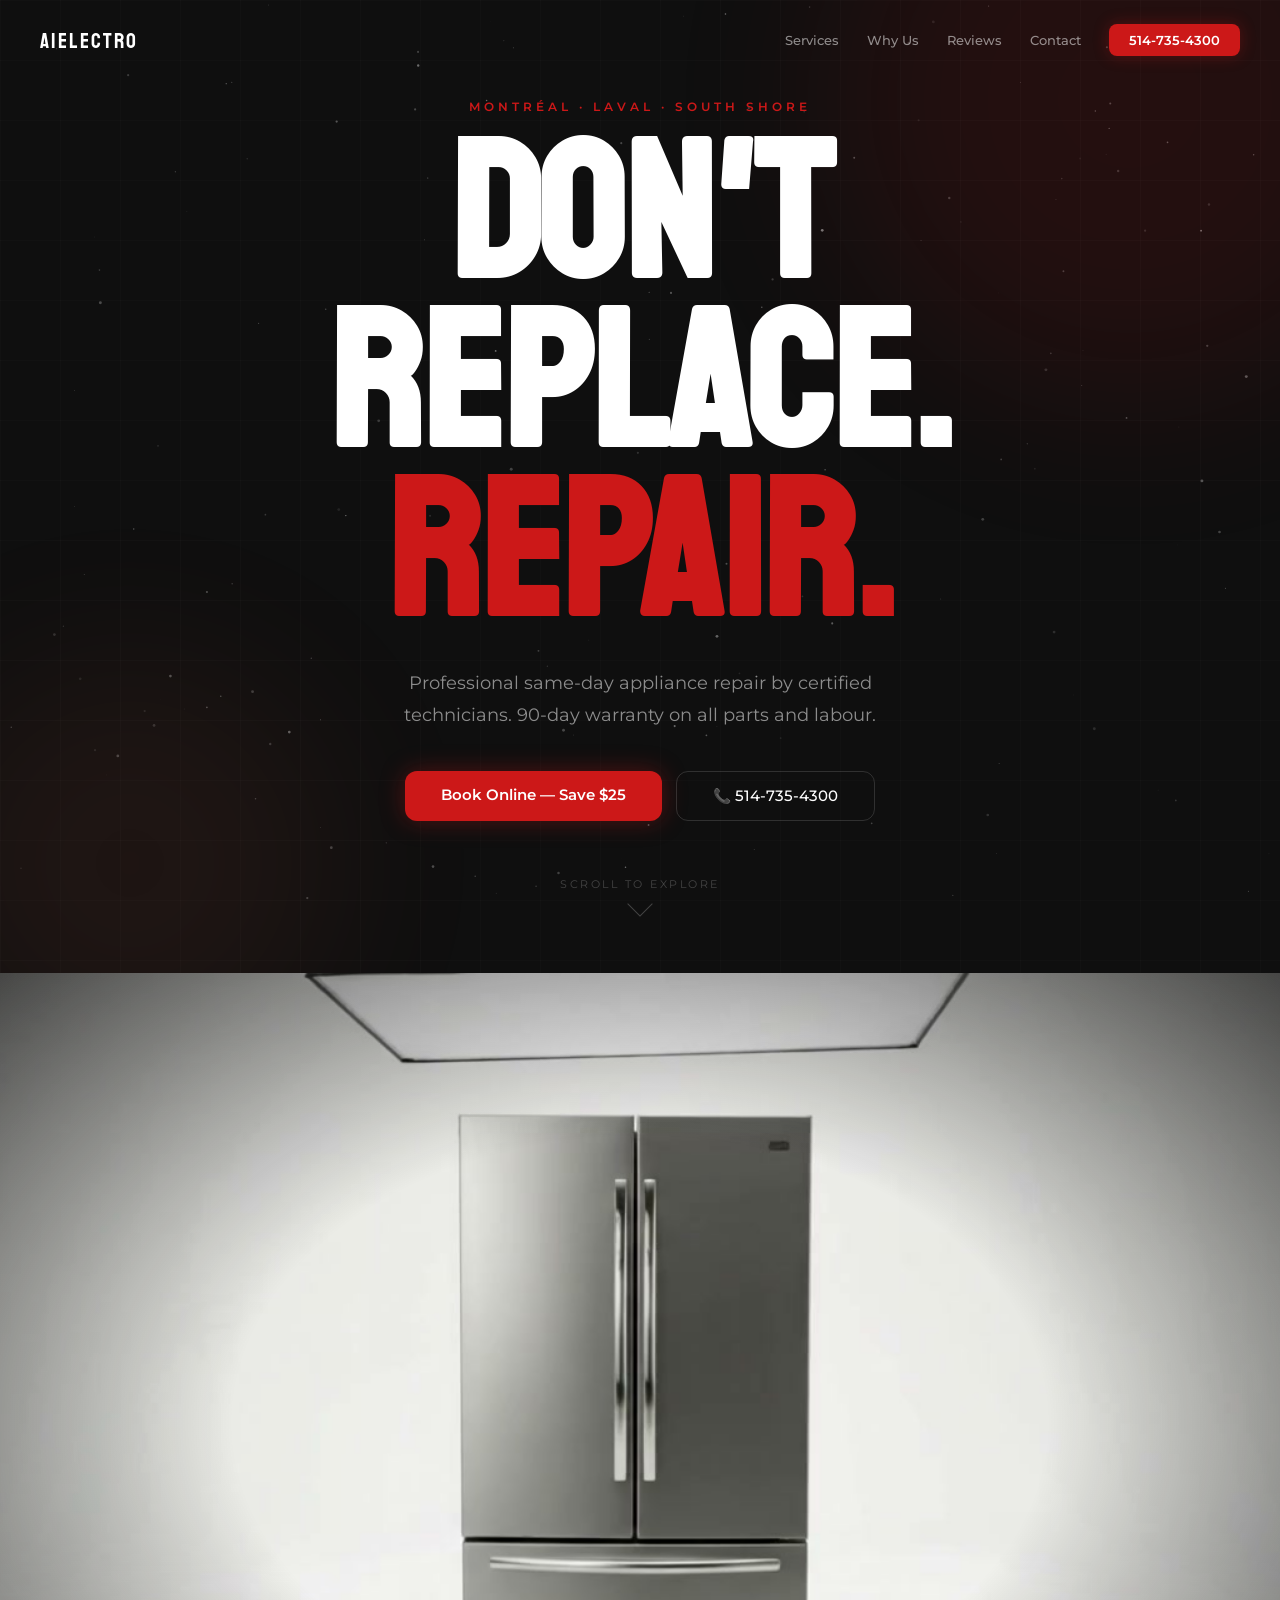
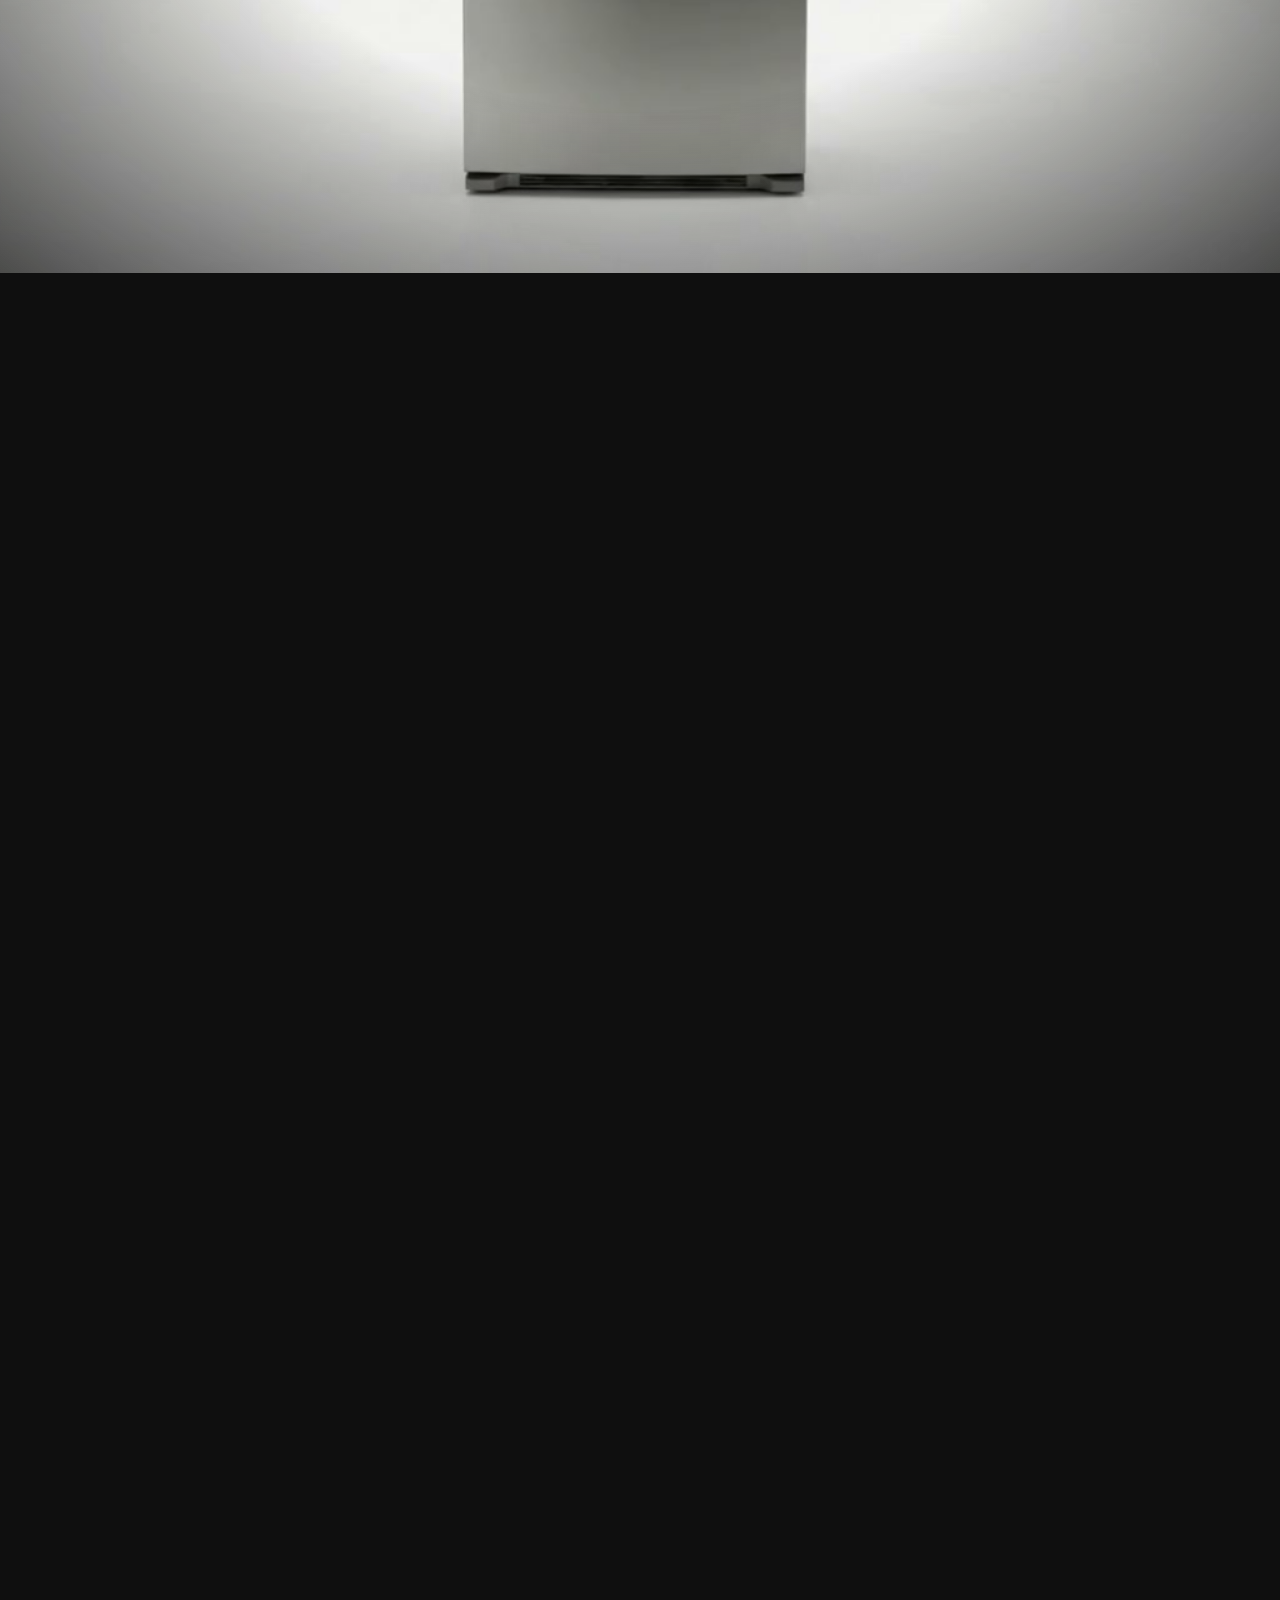
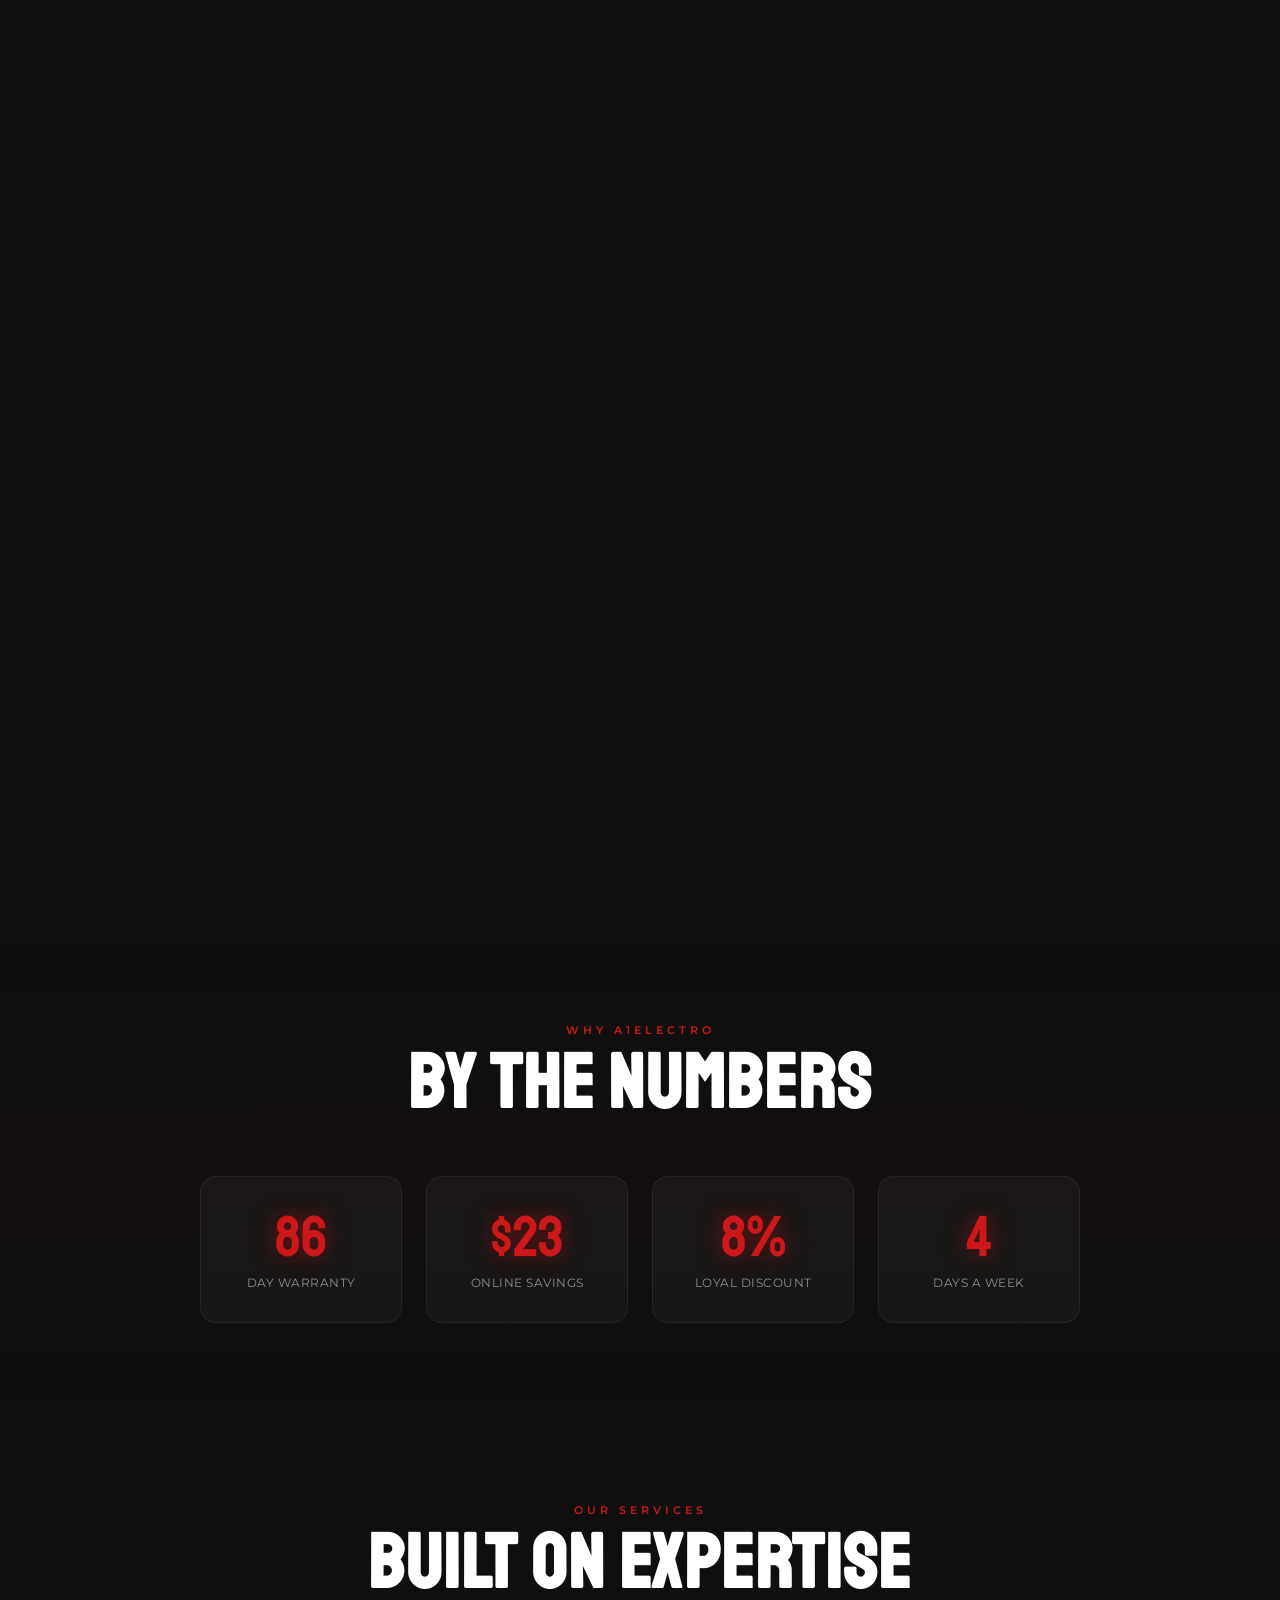
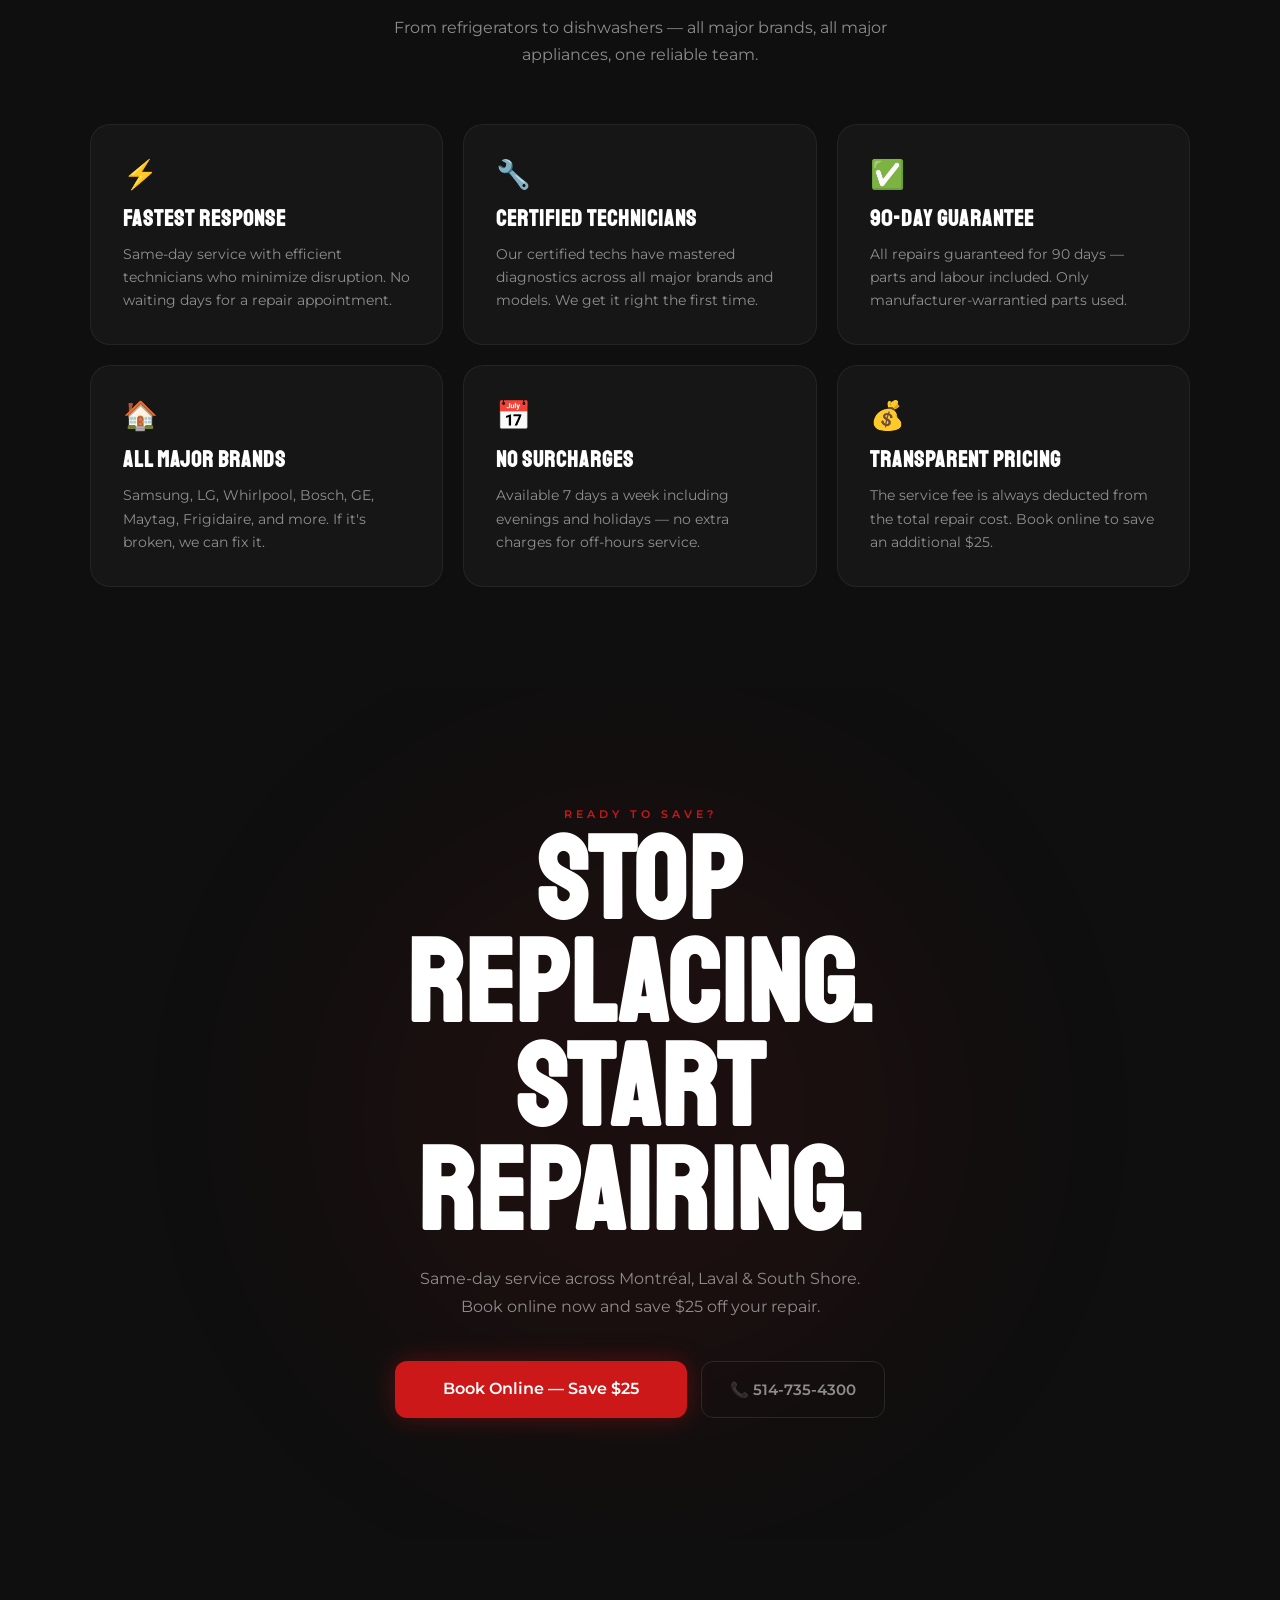
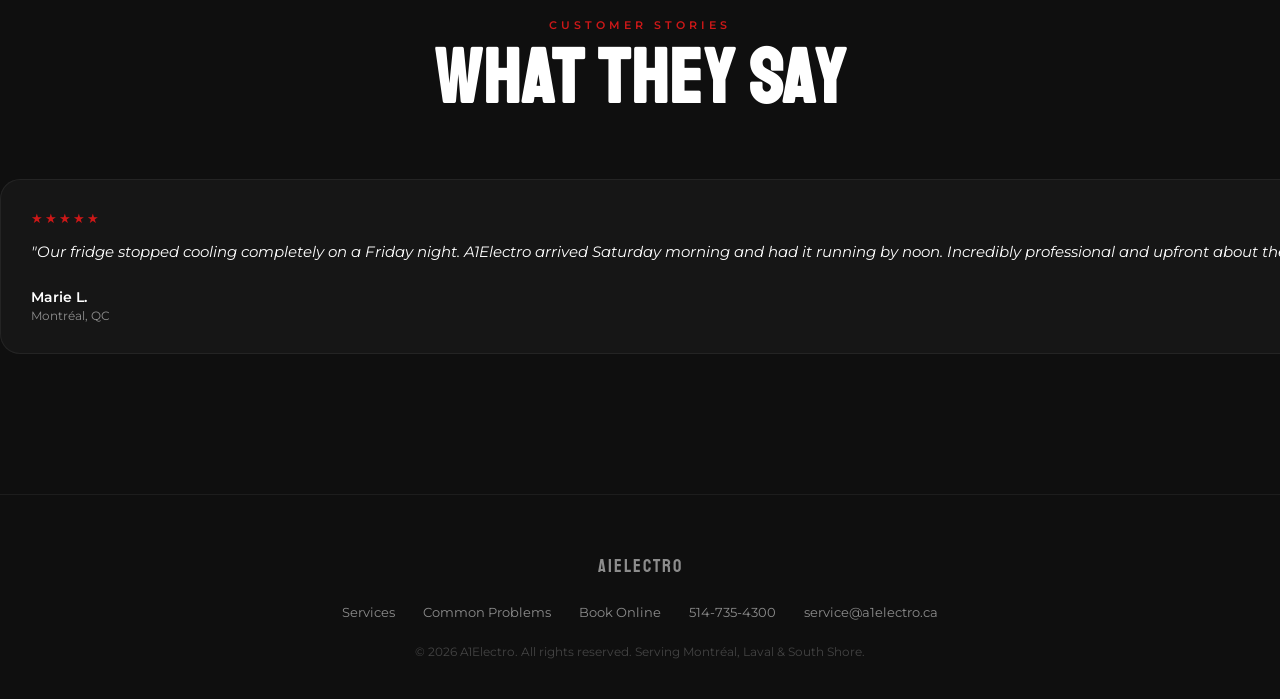
==== index.html @ 663899ad "Initial commit of A1 Electro redesign" ====
<!DOCTYPE html>
<html lang="en">
<head>
  <meta charset="UTF-8" />
  <meta name="viewport" content="width=device-width, initial-scale=1.0" />
  <title>A1Electro — Professional Appliance Repair</title>
  <meta name="description" content="Professional same-day appliance repair in Montréal, Laval &amp; South Shore. 90-day warranty. Book online and save $25." />

  <link rel="preconnect" href="https://fonts.googleapis.com" />
  <link rel="preconnect" href="https://fonts.gstatic.com" crossorigin />
  <link href="https://fonts.googleapis.com/css2?family=Staatliches&family=Montserrat:wght@300;400;500;600;700&family=JetBrains+Mono:wght@400;500&display=swap" rel="stylesheet" />

  <style>
    :root {
      --accent: #CC1818;
      --accent-light: #EE6C4E;
      --accent-rgb: 204, 24, 24;
      --bg: #0F0F0F;
      --card-bg: rgba(255,255,255,0.03);
      --card-border: rgba(255,255,255,0.06);
      --text-primary: #FFFFFF;
      --text-secondary: rgba(255,255,255,0.52);
      --text-muted: rgba(255,255,255,0.22);
    }

    *, *::before, *::after { box-sizing: border-box; margin: 0; padding: 0; }
    html { scroll-behavior: auto; }
    body {
      background: var(--bg);
      color: var(--text-primary);
      font-family: 'Montserrat', sans-serif;
      overflow-x: hidden;
    }
    ::selection { background: var(--accent); color: #fff; }

    ::-webkit-scrollbar { width: 5px; }
    ::-webkit-scrollbar-track { background: #1a1a1a; }
    ::-webkit-scrollbar-thumb {
      background: linear-gradient(to bottom, var(--accent), var(--accent-light));
      border-radius: 3px;
    }

    /* ── Starscape ── */
    #starscape {
      position: fixed;
      inset: 0;
      z-index: 0;
      pointer-events: none;
      opacity: 0.5;
    }

    /* ── Scroll Progress ── */
    #scrollProgress {
      position: fixed;
      top: 0; left: 0;
      height: 3px; width: 0%;
      background: linear-gradient(90deg, var(--accent), var(--accent-light));
      z-index: 10000;
    }

    /* ── Loader ── */
    #loader {
      position: fixed;
      inset: 0;
      background: var(--bg);
      z-index: 9999;
      display: flex;
      align-items: center;
      justify-content: center;
      transition: opacity 0.6s ease;
    }
    .loader-content { display: flex; flex-direction: column; align-items: center; gap: 20px; }
    .loader-logo img { height: 38px; filter: brightness(0) invert(1); }
    .loader-logo-fallback {
      font-family: 'Staatliches', sans-serif;
      font-size: 2rem; letter-spacing: 4px;
      display: none;
    }
    .loader-text { font-size: 0.7rem; letter-spacing: 4px; text-transform: uppercase; color: var(--text-secondary); }
    .loader-bar-track { width: 200px; height: 3px; background: rgba(255,255,255,0.08); border-radius: 2px; overflow: hidden; }
    .loader-bar-fill {
      height: 100%; width: 0%;
      background: linear-gradient(90deg, var(--accent), var(--accent-light));
      transition: width 0.2s ease;
    }

    /* ── Navbar ── */
    #navbar {
      position: fixed;
      top: 12px; left: 0; right: 0;
      z-index: 1000;
      transition: all 0.4s cubic-bezier(0.16, 1, 0.3, 1);
    }
    .nav-inner {
      max-width: 100%;
      margin: 0 auto;
      padding: 12px 40px;
      display: flex;
      justify-content: space-between;
      align-items: center;
      transition: all 0.4s cubic-bezier(0.16, 1, 0.3, 1);
    }
    #navbar.nav-scrolled .nav-inner {
      max-width: 840px;
      background: rgba(12,12,12,0.88);
      border: 1px solid var(--card-border);
      backdrop-filter: blur(24px);
      -webkit-backdrop-filter: blur(24px);
      border-radius: 100px;
      padding: 10px 24px;
    }
    .nav-logo { display: flex; align-items: center; gap: 10px; text-decoration: none; }
    .nav-logo img { height: 26px; filter: brightness(0) invert(1); }
    .nav-logo-text { font-family: 'Staatliches', sans-serif; font-size: 1.35rem; letter-spacing: 2px; color: #fff; display: none; }
    .nav-links { display: flex; align-items: center; gap: 28px; }
    .nav-links a { color: var(--text-secondary); text-decoration: none; font-size: 0.82rem; font-weight: 500; transition: color 0.2s; }
    .nav-links a:hover { color: #fff; }
    .nav-cta {
      background: var(--accent) !important; color: #fff !important;
      padding: 8px 20px !important; border-radius: 8px; font-weight: 600 !important;
      box-shadow: 0 0 16px rgba(var(--accent-rgb),0.3);
      transition: box-shadow 0.25s ease, transform 0.25s ease !important;
    }
    .nav-cta:hover { box-shadow: 0 0 28px rgba(var(--accent-rgb),0.55) !important; transform: translateY(-1px) !important; color: #fff !important; }
    @media (max-width: 768px) { .nav-links { display: none; } }

    /* ── Hero ── */
    #hero {
      min-height: 100vh;
      display: flex; align-items: center; justify-content: center;
      position: relative; overflow: hidden; z-index: 1;
      padding: 100px 32px 60px;
    }
    .hero-bg { position: absolute; inset: 0; pointer-events: none; }
    .orb { position: absolute; border-radius: 50%; filter: blur(90px); }
    .orb-1 { width: 600px; height: 600px; background: var(--accent); top: -200px; right: -150px; opacity: 0.11; }
    .orb-2 { width: 420px; height: 420px; background: var(--accent-light); bottom: -100px; left: -80px; opacity: 0.07; }
    .grid-overlay {
      position: absolute; inset: 0;
      background-image:
        linear-gradient(rgba(255,255,255,0.016) 1px, transparent 1px),
        linear-gradient(90deg, rgba(255,255,255,0.016) 1px, transparent 1px);
      background-size: 60px 60px;
    }
    .hero-content { position: relative; z-index: 2; text-align: center; max-width: 960px; }
    .hero-eyebrow { display: block; font-size: 0.72rem; letter-spacing: 4px; text-transform: uppercase; color: var(--accent); font-weight: 600; margin-bottom: 18px; }
    .hero-title {
      font-family: 'Staatliches', sans-serif;
      font-size: clamp(5.5rem, 15vw, 12rem);
      line-height: 0.88; text-transform: uppercase;
      margin-bottom: 28px;
    }
    .hero-title .accent { color: var(--accent); }
    .hero-subtitle { font-size: clamp(0.95rem, 2vw, 1.15rem); color: var(--text-secondary); max-width: 520px; margin: 0 auto 40px; line-height: 1.75; }
    .hero-buttons { display: flex; gap: 14px; justify-content: center; flex-wrap: wrap; margin-bottom: 56px; }
    .btn-primary {
      background: var(--accent); color: #fff;
      padding: 15px 36px; border-radius: 12px;
      font-weight: 600; font-size: 0.92rem; text-decoration: none;
      box-shadow: 0 0 24px rgba(var(--accent-rgb),0.35);
      transition: box-shadow 0.3s ease, transform 0.3s ease;
      display: inline-block;
    }
    .btn-primary:hover { box-shadow: 0 0 44px rgba(var(--accent-rgb),0.6); transform: translateY(-2px); }
    .btn-secondary {
      background: transparent; color: #fff;
      padding: 15px 36px; border: 1px solid rgba(255,255,255,0.14); border-radius: 12px;
      font-weight: 500; font-size: 0.92rem; text-decoration: none;
      transition: border-color 0.3s, background 0.3s;
      display: inline-block;
    }
    .btn-secondary:hover { border-color: rgba(255,255,255,0.32); background: rgba(255,255,255,0.04); }
    .scroll-hint {
      display: flex; flex-direction: column; align-items: center; gap: 8px;
      color: var(--text-muted); font-size: 0.7rem; letter-spacing: 2.5px; text-transform: uppercase;
      animation: bounceHint 2.2s ease-in-out infinite;
    }
    .scroll-arrow { width: 18px; height: 18px; border-right: 1.5px solid currentColor; border-bottom: 1.5px solid currentColor; transform: rotate(45deg); margin-top: -4px; }
    @keyframes bounceHint { 0%,100% { transform: translateY(0); opacity: 0.35; } 50% { transform: translateY(7px); opacity: 0.75; } }

    /* ── Scroll Animation ── */
    .scroll-animation { height: 350vh; position: relative; z-index: 1; }
    .scroll-sticky { position: sticky; top: 0; height: 100vh; width: 100%; overflow: hidden; }
    #frameCanvas {
      position: absolute; top: 0; left: 0;
      will-change: contents;
      transform: translateZ(0);
      image-rendering: auto;
    }
    .canvas-vignette {
      position: absolute; inset: 0;
      background: radial-gradient(ellipse at center, transparent 45%, rgba(15,15,15,0.72) 100%);
      pointer-events: none; z-index: 2;
    }
    @media (max-width: 1024px) { .scroll-animation { height: 300vh; } }
    @media (max-width: 768px)  { .scroll-animation { height: 250vh; } }

    /* ── Annotation Cards ── */
    .annotation-card {
      position: absolute; bottom: 8vh; left: 5vw; max-width: 340px;
      background: rgba(8,8,8,0.82); border: 1px solid rgba(204,24,24,0.18);
      backdrop-filter: blur(24px); -webkit-backdrop-filter: blur(24px);
      border-radius: 20px; padding: 26px 28px;
      opacity: 0; transform: translateY(18px);
      transition: opacity 0.45s ease, transform 0.45s ease;
      pointer-events: none; z-index: 10;
    }
    .annotation-card.visible { opacity: 1; transform: translateY(0); pointer-events: auto; }
    .card-number { font-family: 'JetBrains Mono', monospace; font-size: 0.65rem; color: var(--accent); letter-spacing: 2px; text-transform: uppercase; margin-bottom: 10px; }
    .card-title { font-family: 'Staatliches', sans-serif; font-size: 1.7rem; letter-spacing: 1px; text-transform: uppercase; margin-bottom: 8px; line-height: 1; }
    .card-desc { font-size: 0.83rem; color: var(--text-secondary); line-height: 1.65; margin-bottom: 16px; }
    .card-stat { border-top: 1px solid rgba(255,255,255,0.07); padding-top: 13px; }
    .card-stat-number { font-family: 'Staatliches', sans-serif; font-size: 1.7rem; color: var(--accent); display: block; line-height: 1; }
    .card-stat-label { font-size: 0.7rem; color: var(--text-muted); letter-spacing: 1px; text-transform: uppercase; margin-top: 4px; display: block; }
    @media (max-width: 768px) {
      .annotation-card { bottom: 2vh; left: 3vw; right: 3vw; max-width: none; padding: 12px 16px; display: flex; align-items: center; gap: 14px; border-radius: 14px; }
      .card-desc, .card-stat { display: none; }
      .card-number { margin-bottom: 0; }
      .card-title { font-size: 1.1rem; }
    }

    /* ── Section Helpers ── */
    .section-label { display: block; font-size: 0.68rem; letter-spacing: 4px; text-transform: uppercase; color: var(--accent); font-weight: 600; margin-bottom: 10px; }
    .section-title { font-family: 'Staatliches', sans-serif; font-size: clamp(2.6rem, 6vw, 5rem); text-transform: uppercase; letter-spacing: 2px; line-height: 0.95; margin-bottom: 14px; }
    .section-subtitle { font-size: 1rem; color: var(--text-secondary); line-height: 1.7; }

    /* ── Specs ── */
    #specs {
      position: relative; z-index: 1;
      padding: 100px 32px; text-align: center;
      background: linear-gradient(180deg, transparent, rgba(204,24,24,0.025) 50%, transparent);
    }
    .specs-header { margin-bottom: 56px; }
    .specs-grid { display: grid; grid-template-columns: repeat(4,1fr); gap: 24px; max-width: 880px; margin: 0 auto; }
    .spec-item { padding: 32px 16px; background: var(--card-bg); border: 1px solid var(--card-border); border-radius: 16px; transition: border-color 0.3s; }
    .spec-item:hover { border-color: rgba(var(--accent-rgb),0.22); }
    .spec-number { font-family: 'Staatliches', sans-serif; font-size: 3.6rem; display: block; line-height: 1; transition: color 0.3s, text-shadow 0.3s; }
    .spec-number.counting { color: var(--accent); text-shadow: 0 0 22px rgba(var(--accent-rgb),0.5); }
    .spec-label { font-size: 0.75rem; color: var(--text-secondary); margin-top: 8px; display: block; text-transform: uppercase; letter-spacing: 0.5px; }
    @media (max-width: 768px) { .specs-grid { grid-template-columns: repeat(2,1fr); gap: 16px; } .spec-number { font-size: 2.8rem; } }

    /* ── Features ── */
    #features { position: relative; z-index: 1; padding: 80px 32px 100px; }
    .features-header { text-align: center; margin-bottom: 56px; }
    .features-header .section-subtitle { max-width: 520px; margin: 0 auto; }
    .features-grid { display: grid; grid-template-columns: repeat(3,1fr); gap: 20px; max-width: 1100px; margin: 0 auto; }
    .feature-card { background: var(--card-bg); border: 1px solid var(--card-border); border-radius: 20px; padding: 32px; transition: transform 0.3s, border-color 0.3s; }
    .feature-card:hover { transform: translateY(-4px); border-color: rgba(var(--accent-rgb),0.2); }
    .feature-icon { font-size: 1.75rem; margin-bottom: 14px; display: block; }
    .feature-card h3 { font-family: 'Staatliches', sans-serif; font-size: 1.4rem; letter-spacing: 1px; text-transform: uppercase; margin-bottom: 10px; }
    .feature-card p { font-size: 0.875rem; color: var(--text-secondary); line-height: 1.65; }
    @media (max-width: 900px) { .features-grid { grid-template-columns: repeat(2,1fr); } }
    @media (max-width: 580px) { .features-grid { grid-template-columns: 1fr; } }

    /* ── CTA ── */
    #cta { position: relative; z-index: 1; text-align: center; padding: 120px 32px; overflow: hidden; }
    .cta-orb { position: absolute; width: 640px; height: 640px; border-radius: 50%; background: var(--accent); filter: blur(120px); opacity: 0.07; top: 50%; left: 50%; transform: translate(-50%,-50%); pointer-events: none; }
    .cta-content { position: relative; z-index: 2; max-width: 680px; margin: 0 auto; }
    .cta-content h2 { font-family: 'Staatliches', sans-serif; font-size: clamp(3.5rem, 9vw, 7.5rem); text-transform: uppercase; letter-spacing: 2px; line-height: 0.9; margin-bottom: 20px; }
    .cta-content p { color: var(--text-secondary); font-size: 1rem; margin-bottom: 40px; line-height: 1.75; }
    .cta-buttons { display: flex; gap: 14px; justify-content: center; flex-wrap: wrap; }
    .btn-large { font-size: 1rem; padding: 18px 48px; }
    .btn-phone { display: inline-flex; align-items: center; gap: 8px; color: var(--text-secondary); font-size: 0.95rem; font-weight: 600; text-decoration: none; padding: 18px 28px; border: 1px solid rgba(255,255,255,0.1); border-radius: 12px; transition: color 0.3s, border-color 0.3s; }
    .btn-phone:hover { color: #fff; border-color: rgba(255,255,255,0.25); }

    /* ── Testimonials ── */
    #testimonials { position: relative; z-index: 1; padding: 80px 0 100px; }
    .testimonials-header { text-align: center; padding: 0 32px; margin-bottom: 48px; }
    .testimonials-track { display: flex; gap: 20px; overflow-x: auto; scroll-snap-type: x mandatory; padding: 16px 32px 40px; -webkit-overflow-scrolling: touch; scrollbar-width: none; cursor: grab; }
    .testimonials-track:active { cursor: grabbing; }
    .testimonials-track::-webkit-scrollbar { display: none; }
    .testimonial-card { min-width: 340px; scroll-snap-align: start; background: var(--card-bg); border: 1px solid var(--card-border); border-radius: 20px; padding: 30px; flex-shrink: 0; transition: border-color 0.3s; }
    .testimonial-card:hover { border-color: rgba(var(--accent-rgb),0.15); }
    .testimonial-stars { color: var(--accent); font-size: 0.82rem; letter-spacing: 2px; margin-bottom: 14px; }
    .testimonial-text { font-size: 0.92rem; color: #fff; line-height: 1.75; margin-bottom: 22px; font-style: italic; }
    .author-name { font-weight: 600; font-size: 0.88rem; display: block; }
    .author-role { font-size: 0.78rem; color: var(--text-secondary); margin-top: 2px; display: block; }

    /* ── Footer ── */
    footer { position: relative; z-index: 1; border-top: 1px solid var(--card-border); padding: 60px 32px 40px; text-align: center; }
    .footer-inner { max-width: 1100px; margin: 0 auto; }
    .footer-brand { display: flex; align-items: center; justify-content: center; gap: 10px; margin-bottom: 26px; }
    .footer-brand img { height: 22px; filter: brightness(0) invert(1); opacity: 0.6; }
    .footer-brand-text { font-family: 'Staatliches', sans-serif; font-size: 1.15rem; letter-spacing: 2px; color: var(--text-secondary); }
    .footer-links { display: flex; justify-content: center; gap: 28px; flex-wrap: wrap; margin-bottom: 24px; }
    .footer-links a { color: var(--text-secondary); text-decoration: none; font-size: 0.83rem; transition: color 0.2s; }
    .footer-links a:hover { color: #fff; }
    .footer-copy { color: var(--text-muted); font-size: 0.78rem; }
  </style>
</head>
<body>

  <canvas id="starscape"></canvas>
  <div id="scrollProgress"></div>

  <!-- Loader -->
  <div id="loader">
    <div class="loader-content">
      <div class="loader-logo">
        <img src="https://a1electro.ca/wp-content/uploads/2024/05/A1111-124x43.png" alt="A1Electro"
          onerror="this.style.display='none';document.querySelector('.loader-logo-fallback').style.display='block';" />
        <span class="loader-logo-fallback">A1ELECTRO</span>
      </div>
      <p class="loader-text">Loading</p>
      <div class="loader-bar-track"><div class="loader-bar-fill" id="loaderBar"></div></div>
    </div>
  </div>

  <!-- Navbar -->
  <nav id="navbar">
    <div class="nav-inner">
      <a href="#hero" class="nav-logo">
        <img src="https://a1electro.ca/wp-content/uploads/2024/05/A1111-124x43.png" alt="A1Electro"
          onerror="this.style.display='none';this.nextElementSibling.style.display='inline';" />
        <span class="nav-logo-text">A1ELECTRO</span>
      </a>
      <div class="nav-links">
        <a href="#features">Services</a>
        <a href="#specs">Why Us</a>
        <a href="#testimonials">Reviews</a>
        <a href="#cta">Contact</a>
        <a href="tel:5147354300" class="nav-cta">514-735-4300</a>
      </div>
    </div>
  </nav>

  <!-- Hero -->
  <section id="hero">
    <div class="hero-bg">
      <div class="orb orb-1"></div>
      <div class="orb orb-2"></div>
      <div class="grid-overlay"></div>
    </div>
    <div class="hero-content">
      <span class="hero-eyebrow">Montréal · Laval · South Shore</span>
      <h1 class="hero-title">Don't Replace.<br><span class="accent">Repair.</span></h1>
      <p class="hero-subtitle">Professional same-day appliance repair by certified technicians. 90-day warranty on all parts and labour.</p>
      <div class="hero-buttons">
        <a href="#cta" class="btn-primary">Book Online — Save $25</a>
        <a href="tel:5147354300" class="btn-secondary">📞 514-735-4300</a>
      </div>
      <div class="scroll-hint">
        <span>Scroll to explore</span>
        <div class="scroll-arrow"></div>
      </div>
    </div>
  </section>

  <!-- Scroll Animation -->
  <section class="scroll-animation">
    <div class="scroll-sticky">
      <canvas id="frameCanvas"></canvas>
      <div class="canvas-vignette"></div>

      <div class="annotation-card" data-show="0.08" data-hide="0.27">
        <div class="card-number">01 — Compressor</div>
        <h3 class="card-title">Temperature Issues</h3>
        <p class="card-desc">A faulty compressor is the leading cause of temperature irregularities. Our certified techs diagnose and replace on the same visit.</p>
        <div class="card-stat"><span class="card-stat-number">90 Day</span><span class="card-stat-label">Parts &amp; Labour Warranty</span></div>
      </div>

      <div class="annotation-card" data-show="0.30" data-hide="0.49">
        <div class="card-number">02 — Evaporator</div>
        <h3 class="card-title">Cooling Circuit</h3>
        <p class="card-desc">Frost buildup and water leaks trace back to evaporator and defrost drain failure. Fixed with genuine OEM parts.</p>
        <div class="card-stat"><span class="card-stat-number">Same Day</span><span class="card-stat-label">Service Available</span></div>
      </div>

      <div class="annotation-card" data-show="0.52" data-hide="0.71">
        <div class="card-number">03 — Defrost</div>
        <h3 class="card-title">Ice Buildup</h3>
        <p class="card-desc">Excessive ice in the freezer signals a defrost heater or thermostat failure — one of our most common and fastest repairs.</p>
        <div class="card-stat"><span class="card-stat-number">All Brands</span><span class="card-stat-label">Samsung · LG · Whirlpool · Bosch</span></div>
      </div>

      <div class="annotation-card" data-show="0.74" data-hide="0.95">
        <div class="card-number">04 — Motors</div>
        <h3 class="card-title">Unusual Noises</h3>
        <p class="card-desc">Grinding or humming sounds indicate worn fan motors and bearings. Diagnosed and replaced on-site.</p>
        <div class="card-stat"><span class="card-stat-number">$25 Off</span><span class="card-stat-label">When You Book Online</span></div>
      </div>
    </div>
  </section>

  <!-- Specs -->
  <section id="specs">
    <div class="specs-header">
      <span class="section-label">Why A1Electro</span>
      <h2 class="section-title">By The Numbers</h2>
    </div>
    <div class="specs-grid">
      <div class="spec-item" data-target="90" data-suffix="" data-prefix=""><span class="spec-number">0</span><span class="spec-label">Day Warranty</span></div>
      <div class="spec-item" data-target="25" data-suffix="" data-prefix="$"><span class="spec-number">$0</span><span class="spec-label">Online Savings</span></div>
      <div class="spec-item" data-target="10" data-suffix="%" data-prefix=""><span class="spec-number">0</span><span class="spec-label">Loyal Discount</span></div>
      <div class="spec-item" data-target="7"  data-suffix="" data-prefix=""><span class="spec-number">0</span><span class="spec-label">Days a Week</span></div>
    </div>
  </section>

  <!-- Features -->
  <section id="features">
    <div class="features-header">
      <span class="section-label">Our Services</span>
      <h2 class="section-title">Built on Expertise</h2>
      <p class="section-subtitle">From refrigerators to dishwashers — all major brands, all major appliances, one reliable team.</p>
    </div>
    <div class="features-grid">
      <div class="feature-card"><span class="feature-icon">⚡</span><h3>Fastest Response</h3><p>Same-day service with efficient technicians who minimize disruption. No waiting days for a repair appointment.</p></div>
      <div class="feature-card"><span class="feature-icon">🔧</span><h3>Certified Technicians</h3><p>Our certified techs have mastered diagnostics across all major brands and models. We get it right the first time.</p></div>
      <div class="feature-card"><span class="feature-icon">✅</span><h3>90-Day Guarantee</h3><p>All repairs guaranteed for 90 days — parts and labour included. Only manufacturer-warrantied parts used.</p></div>
      <div class="feature-card"><span class="feature-icon">🏠</span><h3>All Major Brands</h3><p>Samsung, LG, Whirlpool, Bosch, GE, Maytag, Frigidaire, and more. If it's broken, we can fix it.</p></div>
      <div class="feature-card"><span class="feature-icon">📅</span><h3>No Surcharges</h3><p>Available 7 days a week including evenings and holidays — no extra charges for off-hours service.</p></div>
      <div class="feature-card"><span class="feature-icon">💰</span><h3>Transparent Pricing</h3><p>The service fee is always deducted from the total repair cost. Book online to save an additional $25.</p></div>
    </div>
  </section>

  <!-- CTA -->
  <section id="cta">
    <div class="cta-orb"></div>
    <div class="cta-content">
      <span class="section-label">Ready to Save?</span>
      <h2>Stop Replacing.<br>Start Repairing.</h2>
      <p>Same-day service across Montréal, Laval &amp; South Shore.<br>Book online now and save $25 off your repair.</p>
      <div class="cta-buttons">
        <a href="https://a1electro.ca/#contact" class="btn-primary btn-large" target="_blank" rel="noopener">Book Online — Save $25</a>
        <a href="tel:5147354300" class="btn-phone">📞 514-735-4300</a>
      </div>
    </div>
  </section>

  <!-- Testimonials -->
  <section id="testimonials">
    <div class="testimonials-header">
      <span class="section-label">Customer Stories</span>
      <h2 class="section-title">What They Say</h2>
    </div>
    <div class="testimonials-track" id="testimonialsTrack">
      <div class="testimonial-card"><div class="testimonial-stars">★★★★★</div><p class="testimonial-text">"Our fridge stopped cooling completely on a Friday night. A1Electro arrived Saturday morning and had it running by noon. Incredibly professional and upfront about the costs."</p><div class="testimonial-author"><span class="author-name">Marie L.</span><span class="author-role">Montréal, QC</span></div></div>
      <div class="testimonial-card"><div class="testimonial-stars">★★★★★</div><p class="testimonial-text">"I was ready to buy a new washing machine when A1Electro fixed mine for a fraction of the price. The 90-day warranty gave me real peace of mind."</p><div class="testimonial-author"><span class="author-name">David K.</span><span class="author-role">Laval, QC</span></div></div>
      <div class="testimonial-card"><div class="testimonial-stars">★★★★★</div><p class="testimonial-text">"Called at 8AM, technician arrived by 11AM. He diagnosed the issue immediately and had the part on his truck. Done in under an hour. Highly recommend."</p><div class="testimonial-author"><span class="author-name">Sophie B.</span><span class="author-role">South Shore, QC</span></div></div>
      <div class="testimonial-card"><div class="testimonial-stars">★★★★★</div><p class="testimonial-text">"Very honest assessment — they told me my stove was beyond economical repair and suggested a replacement instead of charging me unnecessarily. Rare integrity."</p><div class="testimonial-author"><span class="author-name">Jean-François M.</span><span class="author-role">Montréal, QC</span></div></div>
      <div class="testimonial-card"><div class="testimonial-stars">★★★★★</div><p class="testimonial-text">"My dishwasher wasn't draining properly for weeks. A1Electro fixed it the same day I called. Saved me from buying a new one. Will definitely use again."</p><div class="testimonial-author"><span class="author-name">Priya R.</span><span class="author-role">Laval, QC</span></div></div>
    </div>
  </section>

  <!-- Footer -->
  <footer>
    <div class="footer-inner">
      <div class="footer-brand">
        <img src="https://a1electro.ca/wp-content/uploads/2024/05/A1111-124x43.png" alt="A1Electro" onerror="this.style.display='none';" />
        <span class="footer-brand-text">A1ELECTRO</span>
      </div>
      <div class="footer-links">
        <a href="https://a1electro.ca/#services" target="_blank">Services</a>
        <a href="https://a1electro.ca/#problems" target="_blank">Common Problems</a>
        <a href="https://a1electro.ca/#contact" target="_blank">Book Online</a>
        <a href="tel:5147354300">514-735-4300</a>
        <a href="mailto:service@a1electro.ca">service@a1electro.ca</a>
      </div>
      <p class="footer-copy">&copy; 2026 A1Electro. All rights reserved. Serving Montréal, Laval &amp; South Shore.</p>
    </div>
  </footer>

  <script>
    /* ── Starscape ── */
    (function () {
      const cvs = document.getElementById('starscape');
      const ctx = cvs.getContext('2d');
      let stars = [];
      function init() {
        const dpr = devicePixelRatio || 1;
        cvs.width = innerWidth * dpr; cvs.height = innerHeight * dpr;
        cvs.style.width = innerWidth + 'px'; cvs.style.height = innerHeight + 'px';
        stars = Array.from({ length: 180 }, () => ({
          x: Math.random() * cvs.width, y: Math.random() * cvs.height,
          r: Math.random() * 1.2 + 0.3,
          baseOp: Math.random() * 0.55 + 0.18,
          dx: (Math.random() - 0.5) * 0.028, dy: (Math.random() - 0.5) * 0.014,
          ts: Math.random() * 0.0007 + 0.0003, tp: Math.random() * Math.PI * 2,
        }));
      }
      function draw() {
        ctx.clearRect(0, 0, cvs.width, cvs.height);
        const now = Date.now();
        stars.forEach(s => {
          s.x += s.dx; s.y += s.dy;
          if (s.x < 0) s.x = cvs.width; if (s.x > cvs.width) s.x = 0;
          if (s.y < 0) s.y = cvs.height; if (s.y > cvs.height) s.y = 0;
          const op = Math.max(0, s.baseOp + Math.sin(now * s.ts + s.tp) * 0.22);
          ctx.beginPath(); ctx.arc(s.x, s.y, s.r, 0, Math.PI * 2);
          ctx.fillStyle = `rgba(255,255,255,${op})`; ctx.fill();
        });
        requestAnimationFrame(draw);
      }
      addEventListener('resize', init); init(); draw();
    })();

    /* ── Frame sequence ── */
    const FRAME_COUNT = 120;
    const canvas  = document.getElementById('frameCanvas');
    const ctx2    = canvas.getContext('2d');
    const loader  = document.getElementById('loader');
    const loaderBar = document.getElementById('loaderBar');

    // Pre-compute cover-fit per image once loaded, keyed by frame index
    const coverCache = {};

    const frames = [];
    let loadedCount = 0;
    let currentFrame = -1;
    let ticking = false;

    function computeCover(img, cw, ch) {
      const ir = img.naturalWidth / img.naturalHeight;
      const cr = cw / ch;
      let dw, dh;
      if (innerWidth > 768) {
        if (cr > ir) { dw = cw; dh = cw / ir; } else { dh = ch; dw = ch * ir; }
      } else {
        const z = 1.2;
        if (cr > ir) { dh = ch * z; dw = dh * ir; } else { dw = cw * z; dh = dw / ir; }
      }
      return { dw, dh, dx: (cw - dw) / 2, dy: (ch - dh) / 2 };
    }

    function resizeCanvas() {
      const dpr = devicePixelRatio || 1;
      canvas.width  = innerWidth  * dpr;
      canvas.height = innerHeight * dpr;
      canvas.style.width  = innerWidth  + 'px';
      canvas.style.height = innerHeight + 'px';
      // Invalidate cover cache on resize
      Object.keys(coverCache).forEach(k => delete coverCache[k]);
      if (currentFrame >= 0) drawFrame(currentFrame);
    }

    function drawFrame(idx) {
      const img = frames[idx];
      if (!img || !img.complete || !img.naturalWidth) return;
      const cw = canvas.width, ch = canvas.height;
      // Use cached cover-fit or compute it
      if (!coverCache[idx]) coverCache[idx] = computeCover(img, cw, ch);
      const { dw, dh, dx, dy } = coverCache[idx];
      ctx2.clearRect(0, 0, cw, ch);
      ctx2.drawImage(img, dx, dy, dw, dh);
    }

    function onAllLoaded() {
      loader.style.opacity = '0';
      setTimeout(() => { loader.style.display = 'none'; }, 600);
      currentFrame = 0;
      drawFrame(0);
    }

    for (let i = 1; i <= FRAME_COUNT; i++) {
      const img = new Image();
      img.src = `frames/frame_${String(i).padStart(4, '0')}.jpg`;
      const done = () => {
        loadedCount++;
        loaderBar.style.width = (loadedCount / FRAME_COUNT * 100) + '%';
        if (loadedCount === FRAME_COUNT) onAllLoaded();
      };
      img.onload = done; img.onerror = done;
      frames.push(img);
    }

    addEventListener('resize', resizeCanvas);
    resizeCanvas();

    /* ── Annotation cards (fade only — no scroll lock) ── */
    const cards = document.querySelectorAll('.annotation-card');
    const zones = Array.from(cards).map(c => ({
      show: parseFloat(c.dataset.show),
      hide: parseFloat(c.dataset.hide),
    }));

    function updateCards(progress) {
      cards.forEach((card, i) => {
        card.classList.toggle('visible', progress >= zones[i].show && progress <= zones[i].hide);
      });
    }

    /* ── Unified scroll handler ── */
    const navbar        = document.getElementById('navbar');
    const scrollProgress = document.getElementById('scrollProgress');
    const scrollSection = document.querySelector('.scroll-animation');

    addEventListener('scroll', () => {
      if (ticking) return;
      ticking = true;
      requestAnimationFrame(() => {
        const scrollY = window.scrollY;
        const maxScroll = document.body.scrollHeight - innerHeight;

        // Progress bar
        scrollProgress.style.width = (scrollY / maxScroll * 100) + '%';

        // Navbar pill
        navbar.classList.toggle('nav-scrolled', scrollY > 80);

        // Frame mapping
        const rect       = scrollSection.getBoundingClientRect();
        const scrollable = scrollSection.offsetHeight - innerHeight;
        const progress   = Math.min(1, Math.max(0, -rect.top / scrollable));
        const frameIdx   = Math.min(FRAME_COUNT - 1, Math.floor(progress * FRAME_COUNT));

        if (frameIdx !== currentFrame) {
          currentFrame = frameIdx;
          drawFrame(frameIdx);
        }
        updateCards(progress);
        ticking = false;
      });
    }, { passive: true });

    /* ── Specs count-up ── */
    function easeOutExpo(t) { return t === 1 ? 1 : 1 - Math.pow(2, -10 * t); }
    function countUp(el, target, prefix, suffix) {
      const start = performance.now(), dur = 1800;
      el.classList.add('counting');
      (function tick(now) {
        const p = Math.min((now - start) / dur, 1);
        el.textContent = prefix + (target % 1 === 0 ? Math.floor(easeOutExpo(p) * target) : (easeOutExpo(p) * target).toFixed(1)) + suffix;
        if (p < 1) requestAnimationFrame(tick);
        else { el.textContent = prefix + target + suffix; el.classList.remove('counting'); }
      })(start);
    }

    const specObserver = new IntersectionObserver(entries => {
      entries.forEach(entry => {
        if (!entry.isIntersecting) return;
        entry.target.querySelectorAll('.spec-item').forEach((item, i) => {
          setTimeout(() => countUp(
            item.querySelector('.spec-number'),
            parseFloat(item.dataset.target),
            item.dataset.prefix || '',
            item.dataset.suffix || ''
          ), i * 200);
        });
        specObserver.unobserve(entry.target);
      });
    }, { threshold: 0.3 });
    specObserver.observe(document.getElementById('specs'));

    /* ── Testimonials drag ── */
    const track = document.getElementById('testimonialsTrack');
    let isDragging = false, dragStartX, dragScrollLeft;
    track.addEventListener('mousedown',  e => { isDragging = true; dragStartX = e.pageX - track.offsetLeft; dragScrollLeft = track.scrollLeft; });
    track.addEventListener('mouseleave', () => isDragging = false);
    track.addEventListener('mouseup',    () => isDragging = false);
    track.addEventListener('mousemove',  e => { if (!isDragging) return; e.preventDefault(); track.scrollLeft = dragScrollLeft - (e.pageX - track.offsetLeft - dragStartX); });
  </script>
</body>
</html>
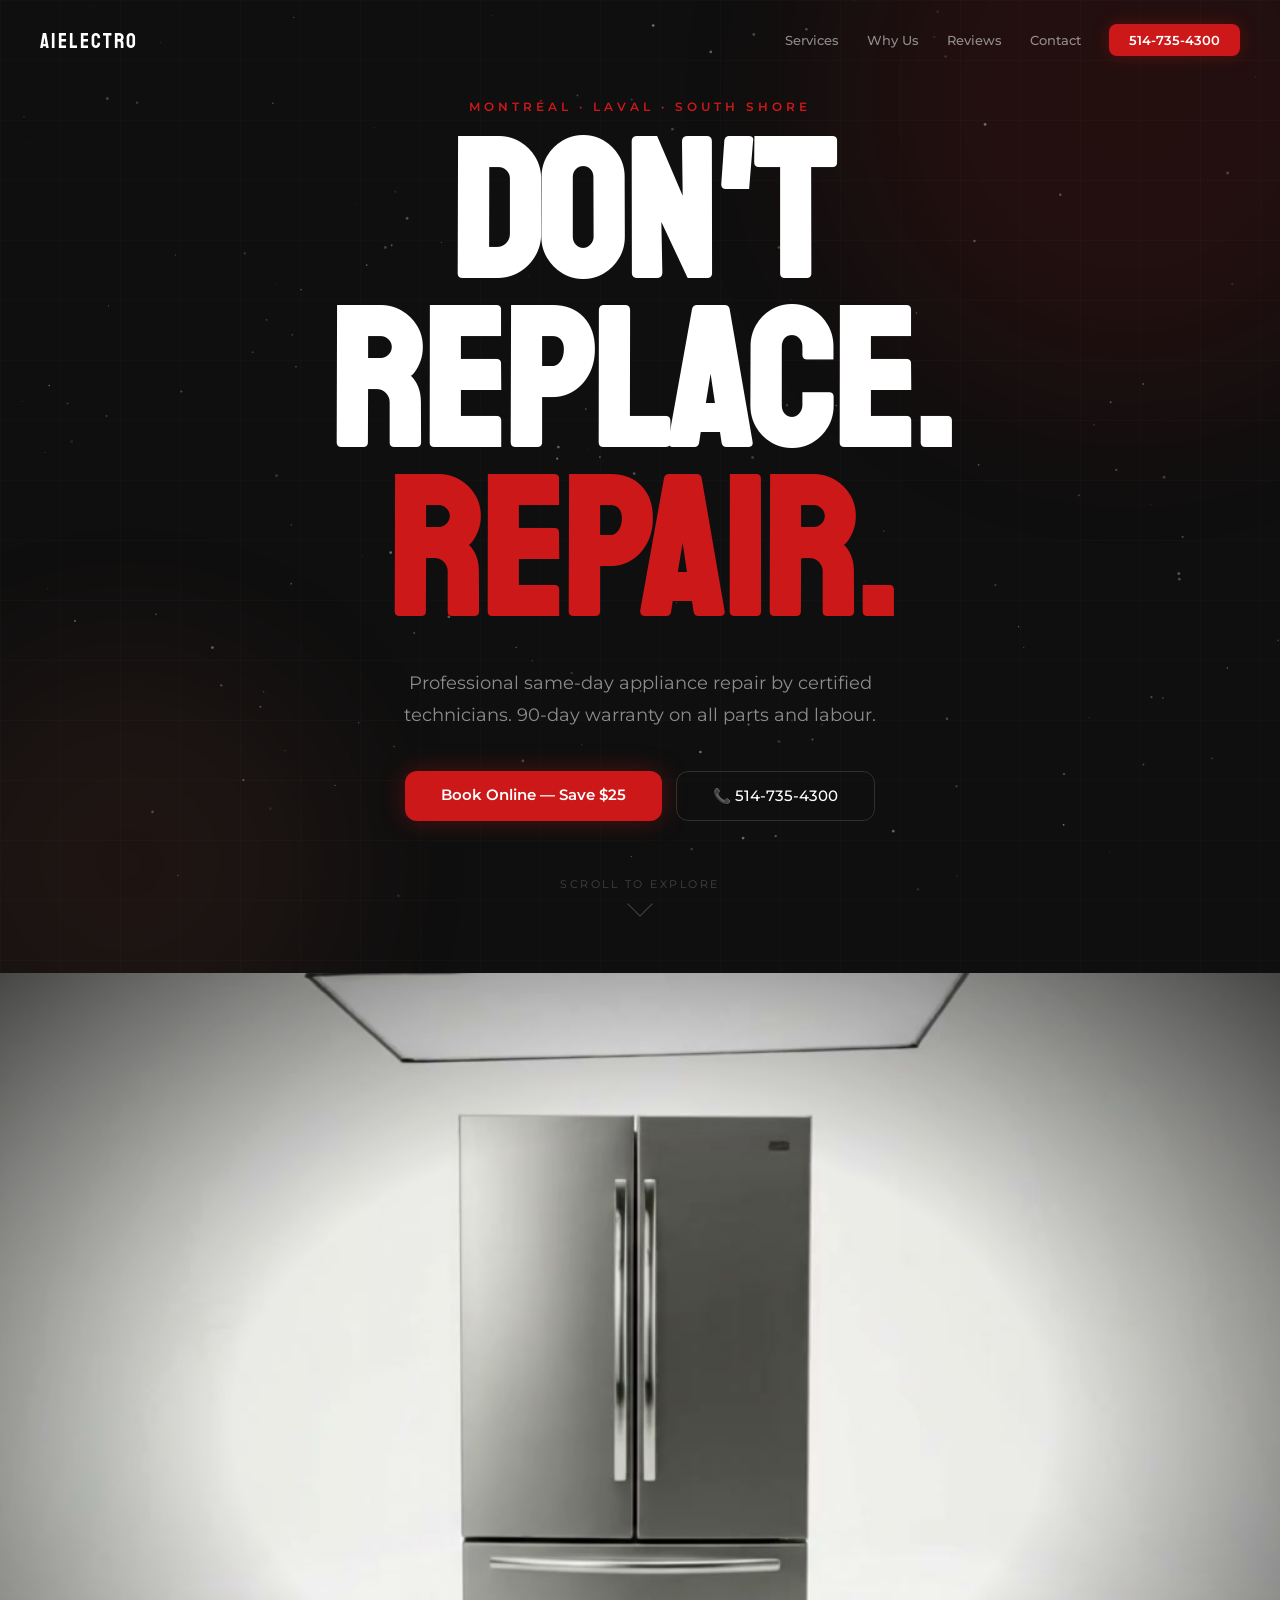
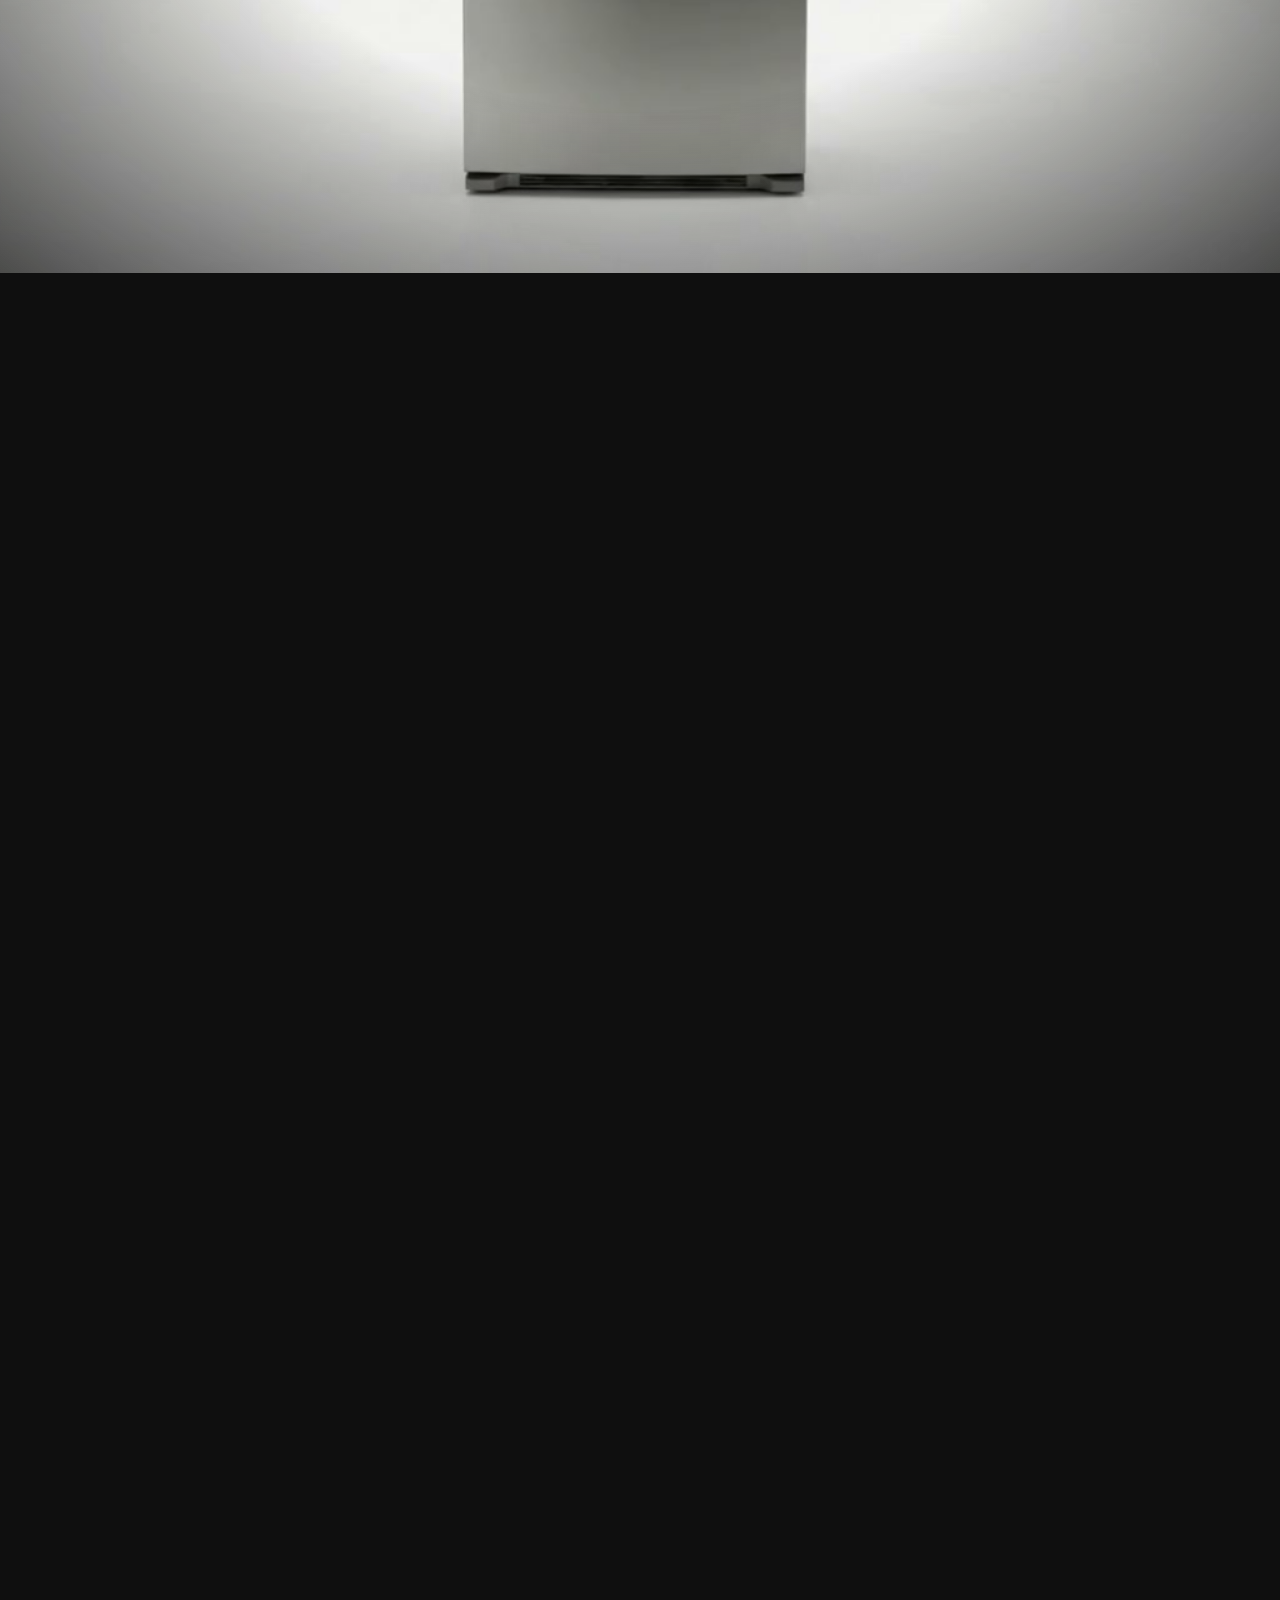
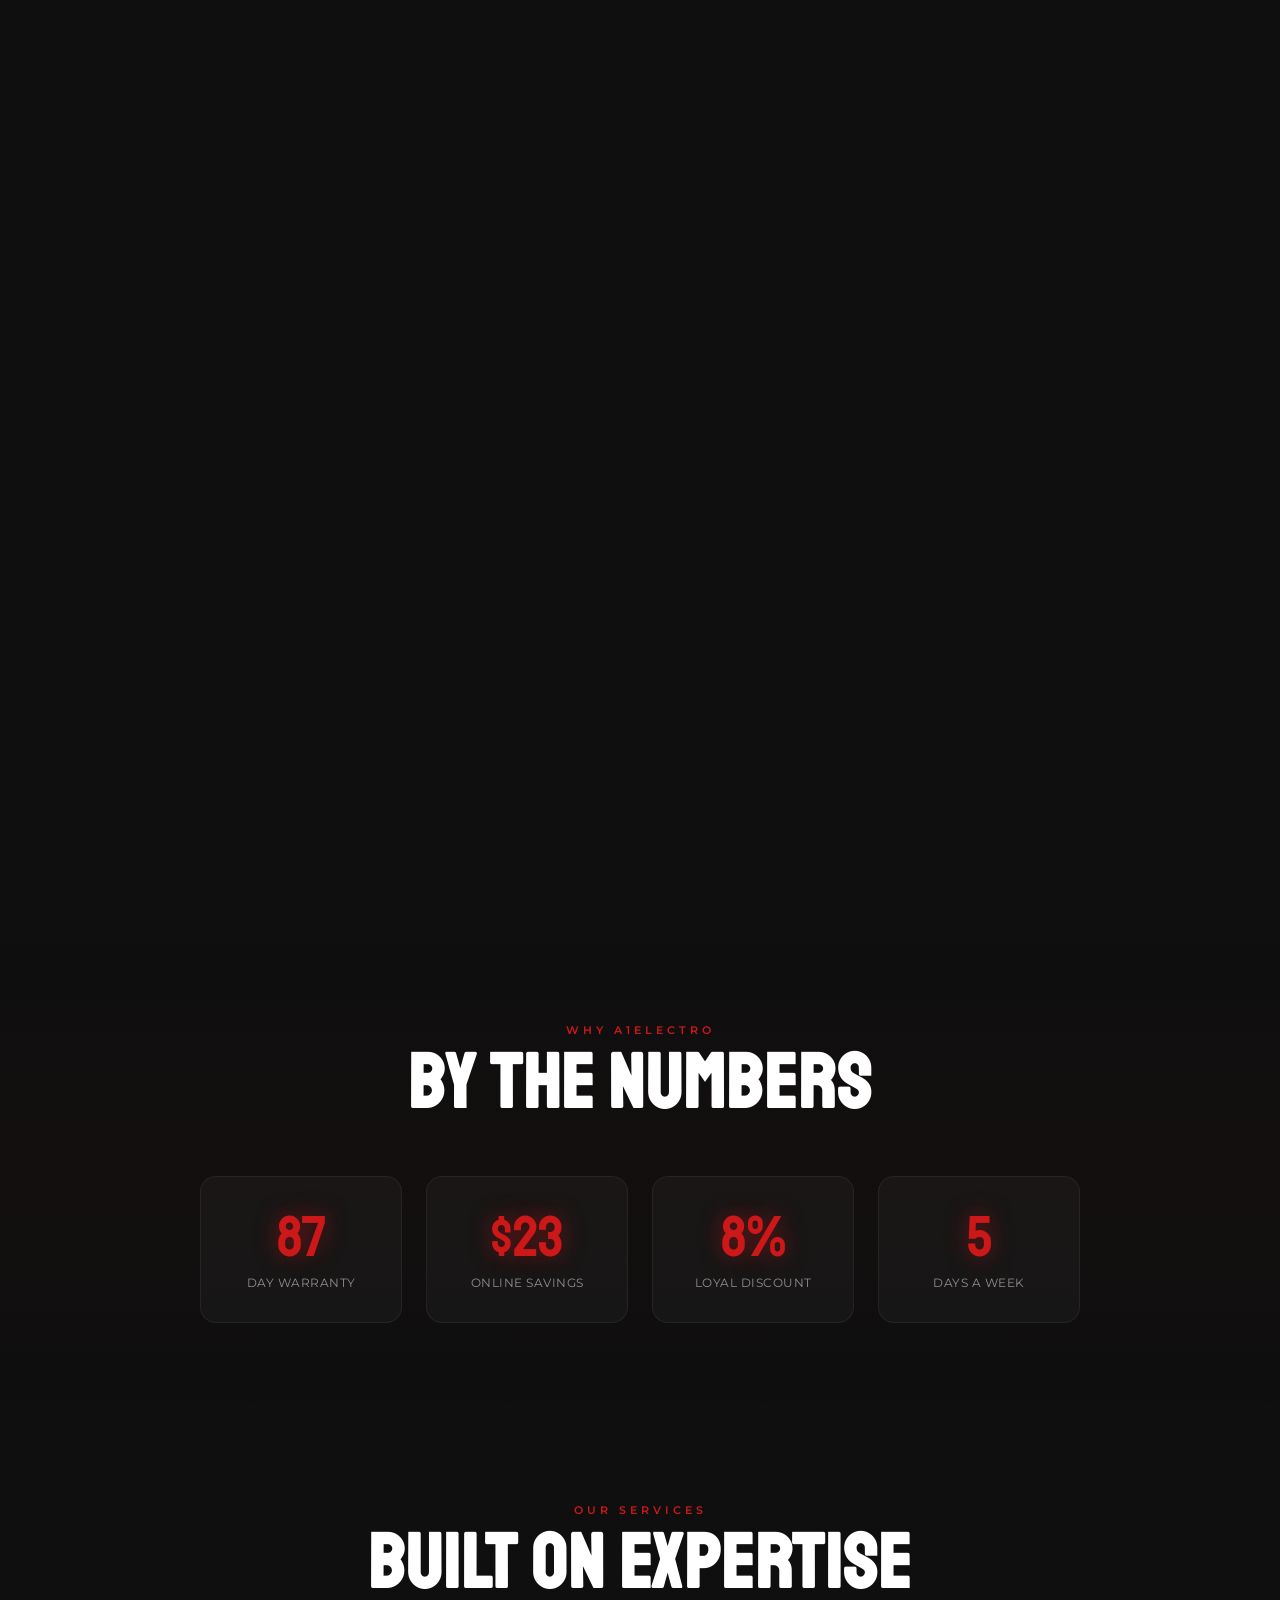
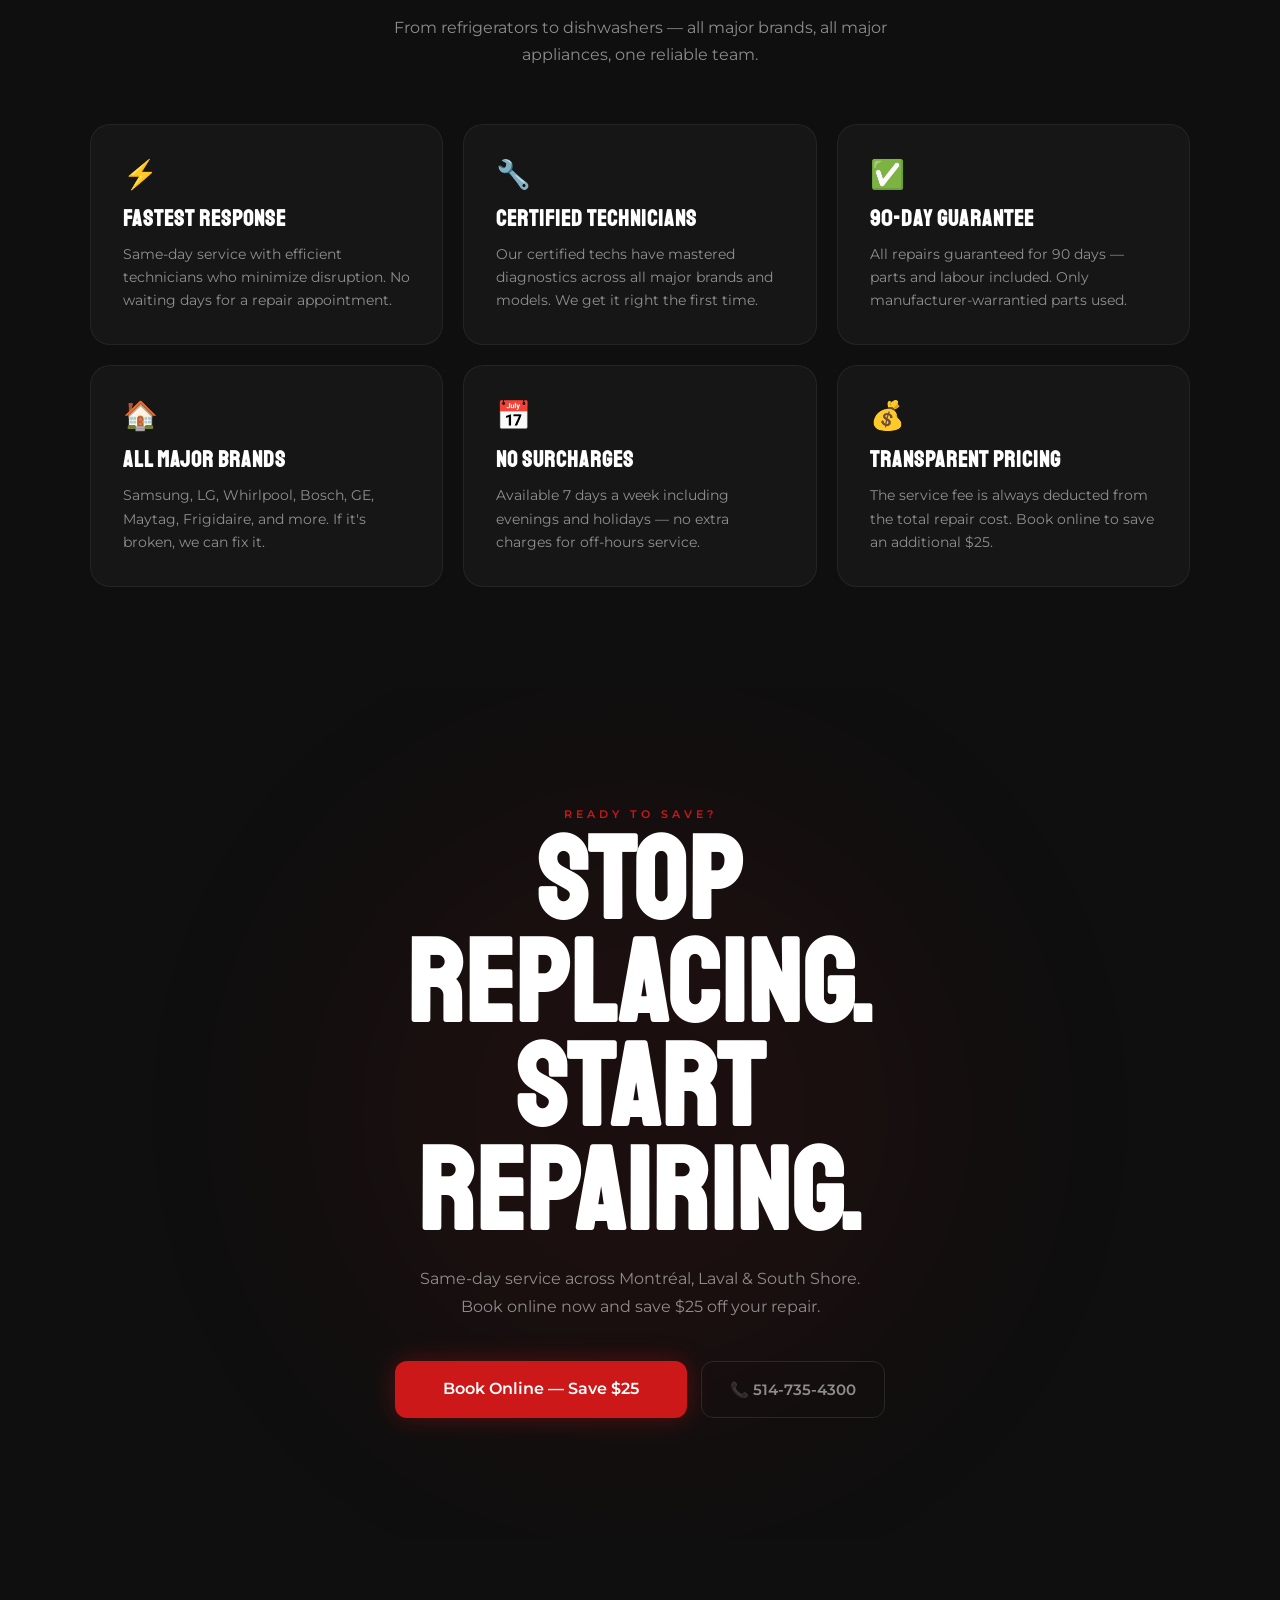
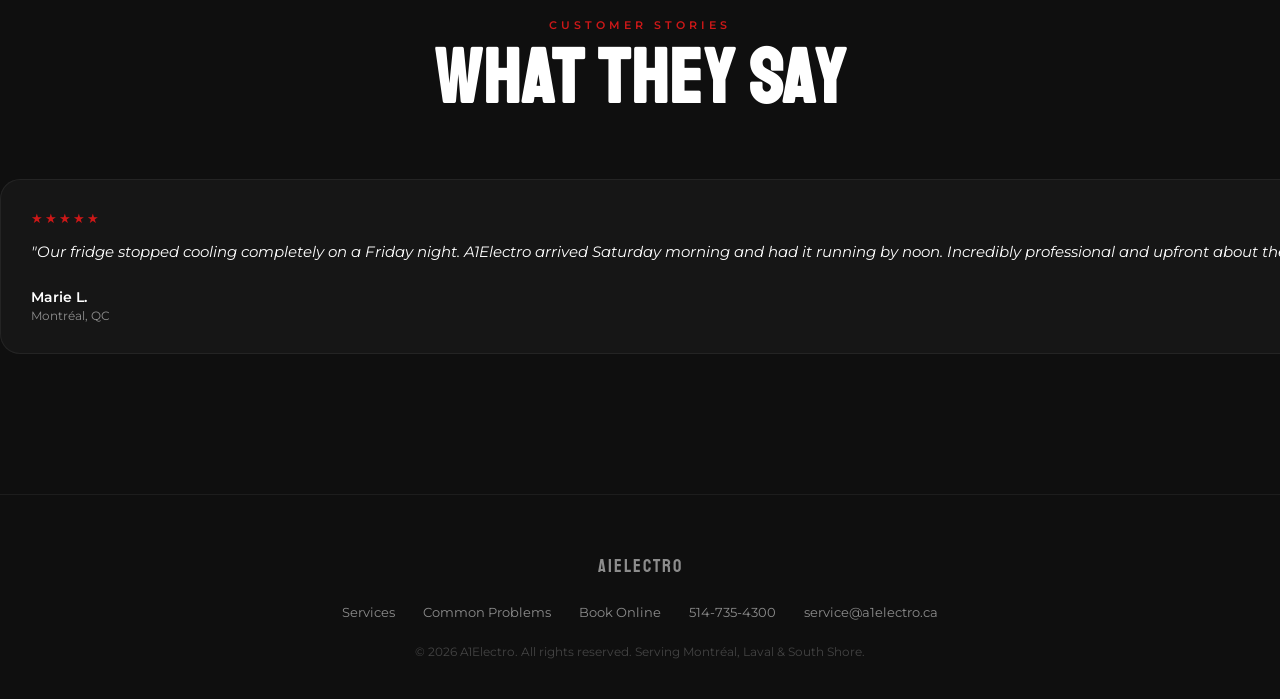
==== commit fc1c3c2c: "User custom updates to index and addition of v2" ====
--- a/index.html
+++ b/index.html
@@ -352,28 +352,28 @@
       <canvas id="frameCanvas"></canvas>
       <div class="canvas-vignette"></div>
 
-      <div class="annotation-card" data-show="0.08" data-hide="0.27">
+      <div class="annotation-card" data-show="0.06" data-hide="0.32">
         <div class="card-number">01 — Compressor</div>
         <h3 class="card-title">Temperature Issues</h3>
         <p class="card-desc">A faulty compressor is the leading cause of temperature irregularities. Our certified techs diagnose and replace on the same visit.</p>
         <div class="card-stat"><span class="card-stat-number">90 Day</span><span class="card-stat-label">Parts &amp; Labour Warranty</span></div>
       </div>
 
-      <div class="annotation-card" data-show="0.30" data-hide="0.49">
+      <div class="annotation-card" data-show="0.32" data-hide="0.57">
         <div class="card-number">02 — Evaporator</div>
         <h3 class="card-title">Cooling Circuit</h3>
         <p class="card-desc">Frost buildup and water leaks trace back to evaporator and defrost drain failure. Fixed with genuine OEM parts.</p>
         <div class="card-stat"><span class="card-stat-number">Same Day</span><span class="card-stat-label">Service Available</span></div>
       </div>
 
-      <div class="annotation-card" data-show="0.52" data-hide="0.71">
+      <div class="annotation-card" data-show="0.57" data-hide="0.78">
         <div class="card-number">03 — Defrost</div>
         <h3 class="card-title">Ice Buildup</h3>
         <p class="card-desc">Excessive ice in the freezer signals a defrost heater or thermostat failure — one of our most common and fastest repairs.</p>
         <div class="card-stat"><span class="card-stat-number">All Brands</span><span class="card-stat-label">Samsung · LG · Whirlpool · Bosch</span></div>
       </div>
 
-      <div class="annotation-card" data-show="0.74" data-hide="0.95">
+      <div class="annotation-card" data-show="0.78" data-hide="0.98">
         <div class="card-number">04 — Motors</div>
         <h3 class="card-title">Unusual Noises</h3>
         <p class="card-desc">Grinding or humming sounds indicate worn fan motors and bearings. Diagnosed and replaced on-site.</p>
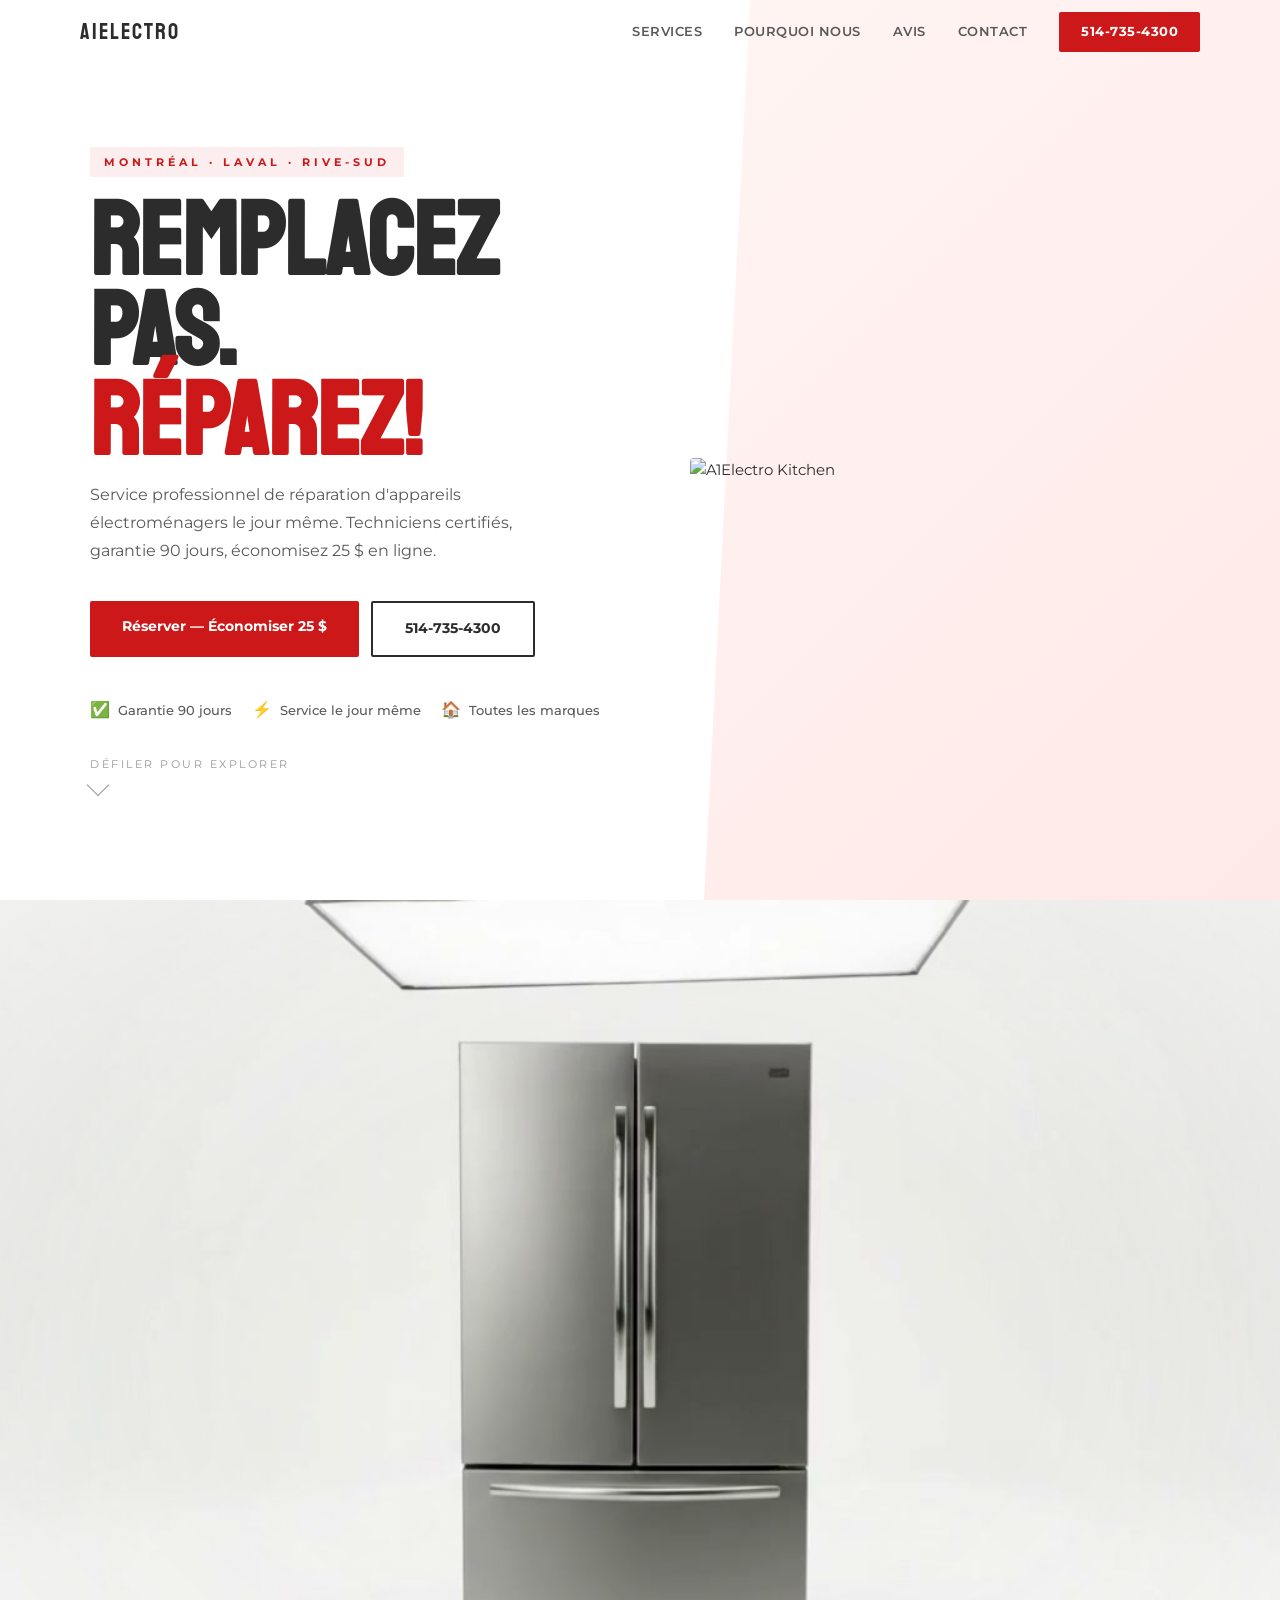
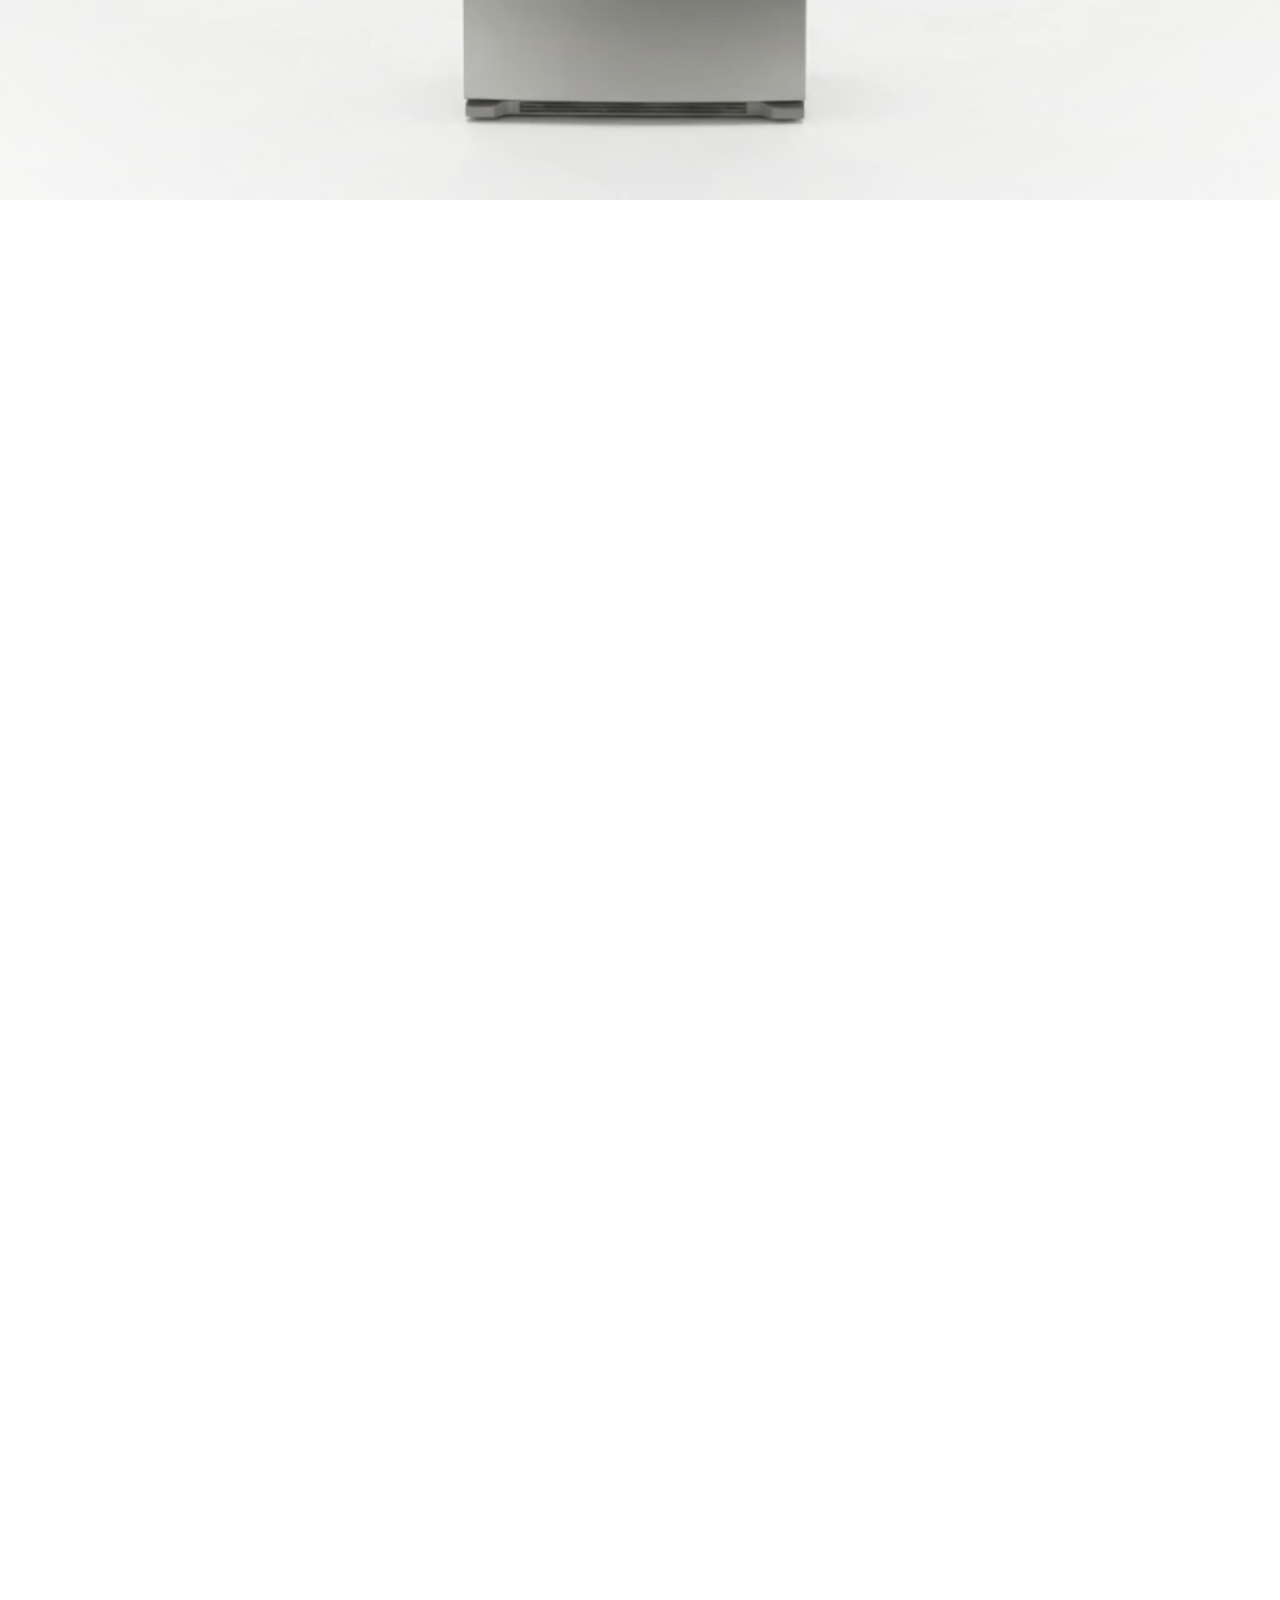
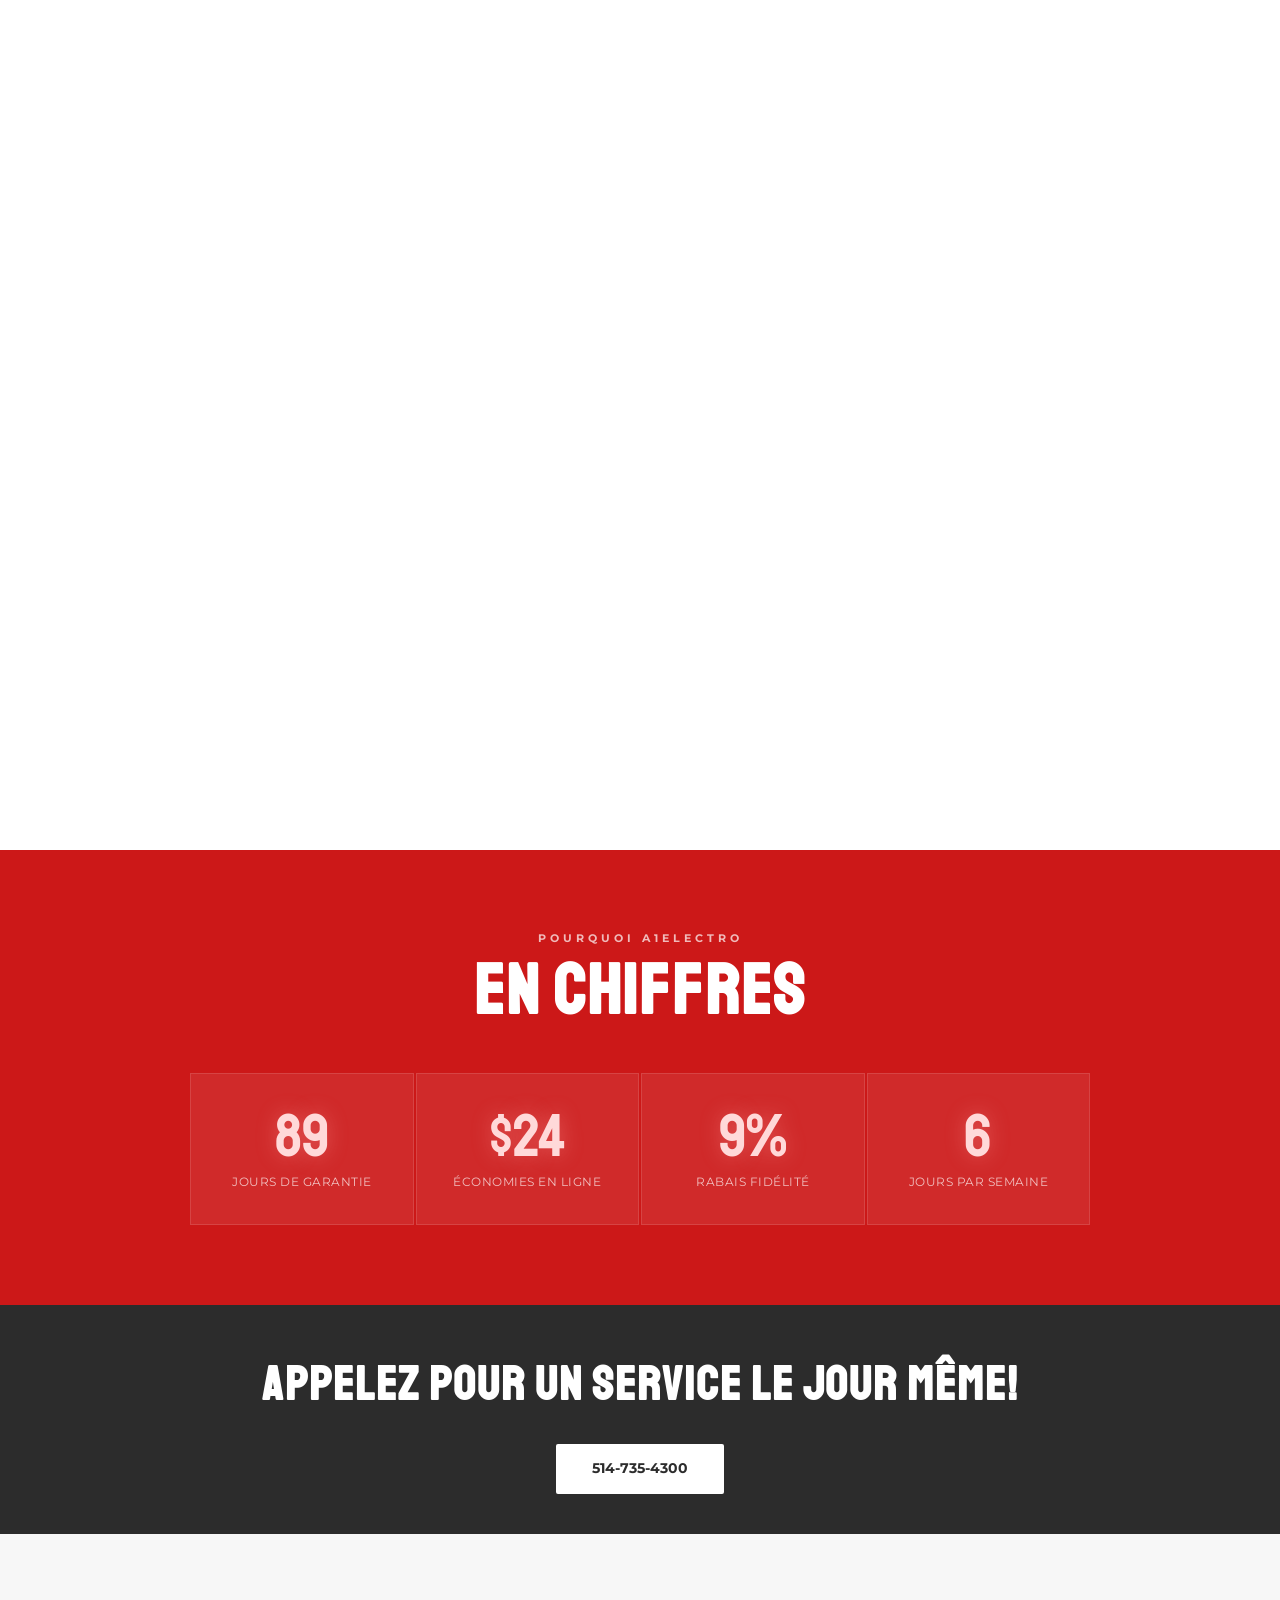
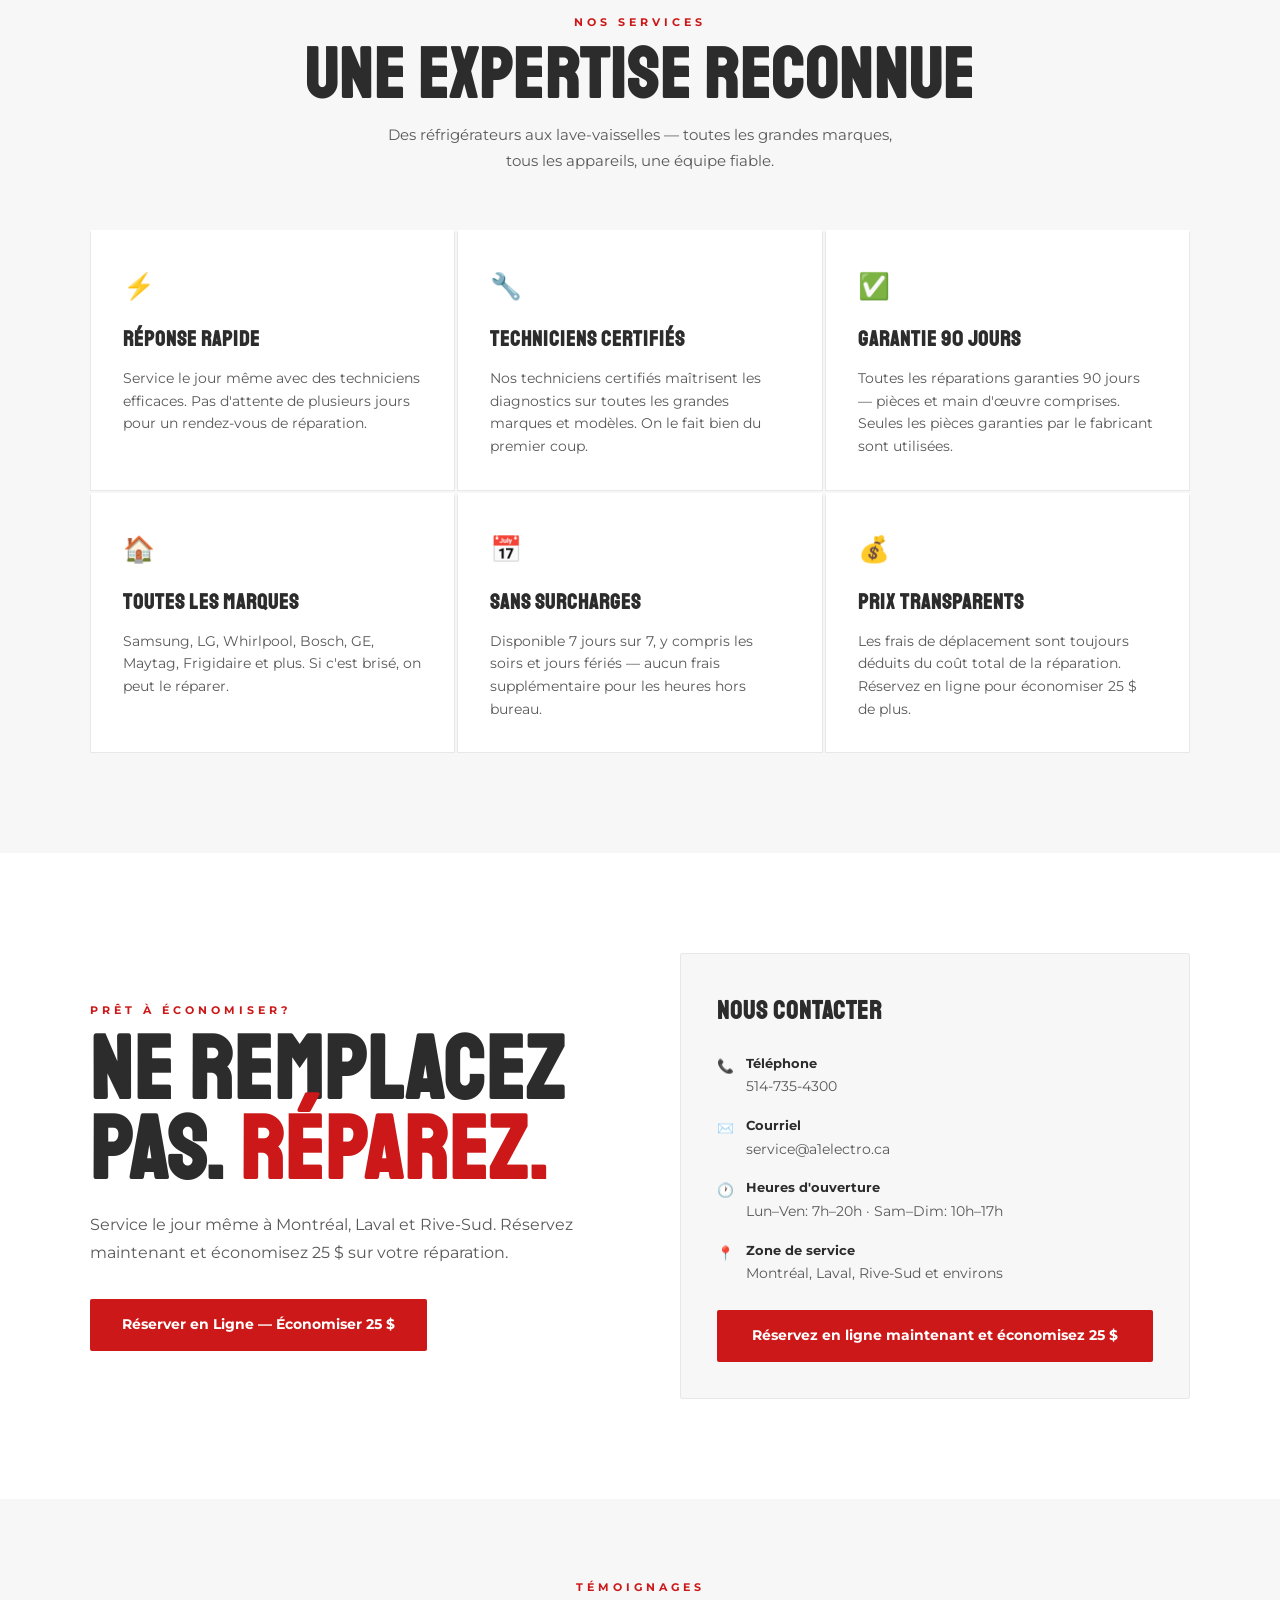
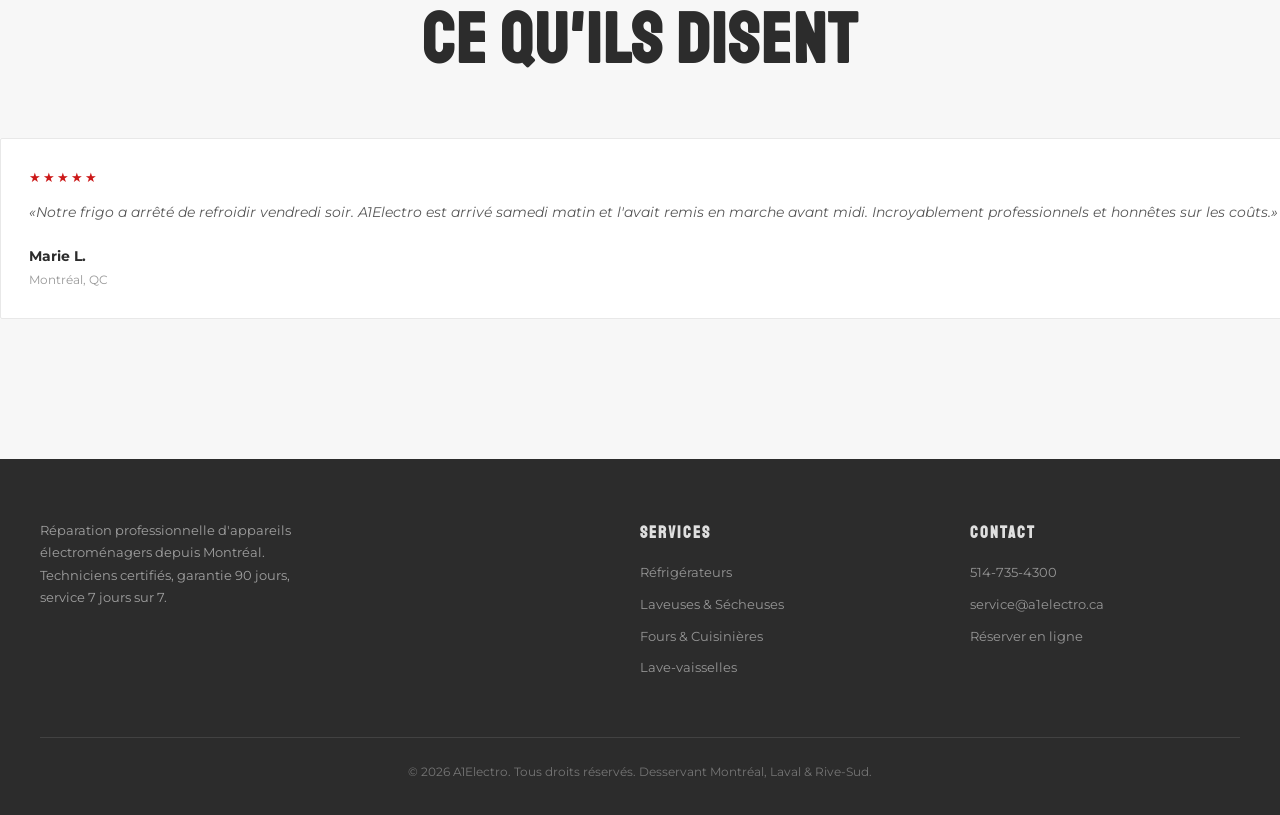
==== commit 187a974e: "Swap filenames: index.html=light brand, index-v2.html=dark Co-Authored-By: Claude Sonnet 4.6 <norepl" ====
--- a/index.html
+++ b/index.html
@@ -1,60 +1,82 @@
 <!DOCTYPE html>
-<html lang="en">
+<html lang="fr-CA">
+
 <head>
   <meta charset="UTF-8" />
   <meta name="viewport" content="width=device-width, initial-scale=1.0" />
-  <title>A1Electro — Professional Appliance Repair</title>
-  <meta name="description" content="Professional same-day appliance repair in Montréal, Laval &amp; South Shore. 90-day warranty. Book online and save $25." />
+  <title>Réparation A1Électroménager — Service Professionnel</title>
+  <meta name="description"
+    content="Service professionnel de réparation d'appareils électroménagers le jour même. Garantie 90 jours. Réservez en ligne et économisez 25 $." />
 
   <link rel="preconnect" href="https://fonts.googleapis.com" />
   <link rel="preconnect" href="https://fonts.gstatic.com" crossorigin />
-  <link href="https://fonts.googleapis.com/css2?family=Staatliches&family=Montserrat:wght@300;400;500;600;700&family=JetBrains+Mono:wght@400;500&display=swap" rel="stylesheet" />
+  <link
+    href="https://fonts.googleapis.com/css2?family=Staatliches&family=Montserrat:wght@300;400;500;600;700&family=JetBrains+Mono:wght@400;500&display=swap"
+    rel="stylesheet" />
 
   <style>
     :root {
       --accent: #CC1818;
-      --accent-light: #EE6C4E;
+      --primary: #EE6C4E;
       --accent-rgb: 204, 24, 24;
-      --bg: #0F0F0F;
-      --card-bg: rgba(255,255,255,0.03);
-      --card-border: rgba(255,255,255,0.06);
-      --text-primary: #FFFFFF;
-      --text-secondary: rgba(255,255,255,0.52);
-      --text-muted: rgba(255,255,255,0.22);
-    }
-
-    *, *::before, *::after { box-sizing: border-box; margin: 0; padding: 0; }
-    html { scroll-behavior: auto; }
+      --primary-rgb: 238, 108, 78;
+      --bg: #FFFFFF;
+      --bg-alt: #F7F7F7;
+      --text-primary: #2C2C2C;
+      --text-secondary: #595959;
+      --text-muted: #999999;
+      --border: #E8E8E8;
+      --card-shadow: 0 2px 20px rgba(0, 0, 0, 0.07);
+      --radius: 2px;
+    }
+
+    *,
+    *::before,
+    *::after {
+      box-sizing: border-box;
+      margin: 0;
+      padding: 0;
+    }
+
+    html {
+      scroll-behavior: auto;
+    }
+
     body {
       background: var(--bg);
       color: var(--text-primary);
       font-family: 'Montserrat', sans-serif;
+      font-size: 15px;
+      line-height: 1.65;
       overflow-x: hidden;
     }
-    ::selection { background: var(--accent); color: #fff; }
-
-    ::-webkit-scrollbar { width: 5px; }
-    ::-webkit-scrollbar-track { background: #1a1a1a; }
+
+    ::selection {
+      background: var(--accent);
+      color: #fff;
+    }
+
+    ::-webkit-scrollbar {
+      width: 4px;
+    }
+
+    ::-webkit-scrollbar-track {
+      background: #f0f0f0;
+    }
+
     ::-webkit-scrollbar-thumb {
-      background: linear-gradient(to bottom, var(--accent), var(--accent-light));
-      border-radius: 3px;
-    }
-
-    /* ── Starscape ── */
-    #starscape {
-      position: fixed;
-      inset: 0;
-      z-index: 0;
-      pointer-events: none;
-      opacity: 0.5;
+      background: var(--accent);
+      border-radius: 2px;
     }
 
     /* ── Scroll Progress ── */
     #scrollProgress {
       position: fixed;
-      top: 0; left: 0;
-      height: 3px; width: 0%;
-      background: linear-gradient(90deg, var(--accent), var(--accent-light));
+      top: 0;
+      left: 0;
+      height: 3px;
+      width: 0%;
+      background: linear-gradient(90deg, var(--accent), var(--primary));
       z-index: 10000;
     }
 
@@ -62,235 +84,944 @@
     #loader {
       position: fixed;
       inset: 0;
-      background: var(--bg);
+      background: #fff;
       z-index: 9999;
       display: flex;
       align-items: center;
       justify-content: center;
-      transition: opacity 0.6s ease;
-    }
-    .loader-content { display: flex; flex-direction: column; align-items: center; gap: 20px; }
-    .loader-logo img { height: 38px; filter: brightness(0) invert(1); }
+      transition: opacity 0.5s ease;
+    }
+
+    .loader-content {
+      display: flex;
+      flex-direction: column;
+      align-items: center;
+      gap: 18px;
+    }
+
+    .loader-logo img {
+      height: 36px;
+    }
+
     .loader-logo-fallback {
       font-family: 'Staatliches', sans-serif;
-      font-size: 2rem; letter-spacing: 4px;
+      font-size: 1.8rem;
+      letter-spacing: 3px;
+      color: var(--text-primary);
       display: none;
     }
-    .loader-text { font-size: 0.7rem; letter-spacing: 4px; text-transform: uppercase; color: var(--text-secondary); }
-    .loader-bar-track { width: 200px; height: 3px; background: rgba(255,255,255,0.08); border-radius: 2px; overflow: hidden; }
+
+    .loader-text {
+      font-size: 0.68rem;
+      letter-spacing: 4px;
+      text-transform: uppercase;
+      color: var(--text-muted);
+    }
+
+    .loader-bar-track {
+      width: 180px;
+      height: 2px;
+      background: var(--border);
+    }
+
     .loader-bar-fill {
-      height: 100%; width: 0%;
-      background: linear-gradient(90deg, var(--accent), var(--accent-light));
+      height: 100%;
+      width: 0%;
+      background: var(--accent);
       transition: width 0.2s ease;
     }
 
     /* ── Navbar ── */
     #navbar {
       position: fixed;
-      top: 12px; left: 0; right: 0;
+      top: 0;
+      left: 0;
+      right: 0;
       z-index: 1000;
-      transition: all 0.4s cubic-bezier(0.16, 1, 0.3, 1);
-    }
+      background: transparent;
+      transition: background 0.3s ease, box-shadow 0.3s ease;
+    }
+
+    #navbar.nav-scrolled {
+      background: rgba(255, 255, 255, 0.97);
+      box-shadow: 0 1px 0 var(--border);
+      backdrop-filter: blur(12px);
+      -webkit-backdrop-filter: blur(12px);
+    }
+
     .nav-inner {
-      max-width: 100%;
+      max-width: 1200px;
       margin: 0 auto;
-      padding: 12px 40px;
+      padding: 0 40px;
+      height: 64px;
       display: flex;
+      align-items: center;
       justify-content: space-between;
+    }
+
+    .nav-logo {
+      display: flex;
       align-items: center;
-      transition: all 0.4s cubic-bezier(0.16, 1, 0.3, 1);
-    }
-    #navbar.nav-scrolled .nav-inner {
-      max-width: 840px;
-      background: rgba(12,12,12,0.88);
-      border: 1px solid var(--card-border);
-      backdrop-filter: blur(24px);
-      -webkit-backdrop-filter: blur(24px);
-      border-radius: 100px;
-      padding: 10px 24px;
-    }
-    .nav-logo { display: flex; align-items: center; gap: 10px; text-decoration: none; }
-    .nav-logo img { height: 26px; filter: brightness(0) invert(1); }
-    .nav-logo-text { font-family: 'Staatliches', sans-serif; font-size: 1.35rem; letter-spacing: 2px; color: #fff; display: none; }
-    .nav-links { display: flex; align-items: center; gap: 28px; }
-    .nav-links a { color: var(--text-secondary); text-decoration: none; font-size: 0.82rem; font-weight: 500; transition: color 0.2s; }
-    .nav-links a:hover { color: #fff; }
+      gap: 10px;
+      text-decoration: none;
+    }
+
+    .nav-logo img {
+      height: 28px;
+    }
+
+    .nav-logo-text {
+      font-family: 'Staatliches', sans-serif;
+      font-size: 1.4rem;
+      letter-spacing: 2px;
+      color: var(--text-primary);
+      display: none;
+    }
+
+    .nav-links {
+      display: flex;
+      align-items: center;
+      gap: 32px;
+    }
+
+    .nav-links a {
+      color: var(--text-secondary);
+      text-decoration: none;
+      font-size: 0.82rem;
+      font-weight: 600;
+      letter-spacing: 0.5px;
+      text-transform: uppercase;
+      transition: color 0.2s;
+    }
+
+    .nav-links a:hover {
+      color: var(--accent);
+    }
+
     .nav-cta {
-      background: var(--accent) !important; color: #fff !important;
-      padding: 8px 20px !important; border-radius: 8px; font-weight: 600 !important;
-      box-shadow: 0 0 16px rgba(var(--accent-rgb),0.3);
-      transition: box-shadow 0.25s ease, transform 0.25s ease !important;
-    }
-    .nav-cta:hover { box-shadow: 0 0 28px rgba(var(--accent-rgb),0.55) !important; transform: translateY(-1px) !important; color: #fff !important; }
-    @media (max-width: 768px) { .nav-links { display: none; } }
+      background: var(--accent) !important;
+      color: #fff !important;
+      padding: 9px 22px !important;
+      border-radius: var(--radius);
+      font-weight: 700 !important;
+      font-size: 0.82rem !important;
+      transition: background 0.2s, transform 0.2s !important;
+    }
+
+    .nav-cta:hover {
+      background: #aa1212 !important;
+      transform: translateY(-1px) !important;
+      color: #fff !important;
+    }
+
+    @media (max-width: 768px) {
+      .nav-links {
+        display: none;
+      }
+    }
 
     /* ── Hero ── */
     #hero {
       min-height: 100vh;
-      display: flex; align-items: center; justify-content: center;
-      position: relative; overflow: hidden; z-index: 1;
+      display: flex;
+      align-items: center;
+      justify-content: center;
+      position: relative;
+      overflow: hidden;
       padding: 100px 32px 60px;
-    }
-    .hero-bg { position: absolute; inset: 0; pointer-events: none; }
-    .orb { position: absolute; border-radius: 50%; filter: blur(90px); }
-    .orb-1 { width: 600px; height: 600px; background: var(--accent); top: -200px; right: -150px; opacity: 0.11; }
-    .orb-2 { width: 420px; height: 420px; background: var(--accent-light); bottom: -100px; left: -80px; opacity: 0.07; }
-    .grid-overlay {
-      position: absolute; inset: 0;
-      background-image:
-        linear-gradient(rgba(255,255,255,0.016) 1px, transparent 1px),
-        linear-gradient(90deg, rgba(255,255,255,0.016) 1px, transparent 1px);
-      background-size: 60px 60px;
-    }
-    .hero-content { position: relative; z-index: 2; text-align: center; max-width: 960px; }
-    .hero-eyebrow { display: block; font-size: 0.72rem; letter-spacing: 4px; text-transform: uppercase; color: var(--accent); font-weight: 600; margin-bottom: 18px; }
+      background: #fff;
+    }
+
+    .hero-stripe {
+      position: absolute;
+      top: 0;
+      right: 0;
+      width: 45%;
+      height: 100%;
+      background: linear-gradient(135deg, #FFF5F3, #FFE8E8);
+      clip-path: polygon(8% 0, 100% 0, 100% 100%, 0% 100%);
+    }
+
+    .hero-content {
+      position: relative;
+      z-index: 2;
+      max-width: 1100px;
+      width: 100%;
+      margin: 0 auto;
+      display: grid;
+      grid-template-columns: 1fr 1fr;
+      gap: 60px;
+      align-items: center;
+    }
+
+    .hero-text {}
+
+    .hero-eyebrow {
+      display: inline-block;
+      font-size: 0.7rem;
+      letter-spacing: 4px;
+      text-transform: uppercase;
+      color: var(--accent);
+      font-weight: 700;
+      background: rgba(204, 24, 24, 0.07);
+      padding: 6px 14px;
+      border-radius: var(--radius);
+      margin-bottom: 20px;
+    }
+
     .hero-title {
       font-family: 'Staatliches', sans-serif;
-      font-size: clamp(5.5rem, 15vw, 12rem);
-      line-height: 0.88; text-transform: uppercase;
-      margin-bottom: 28px;
-    }
-    .hero-title .accent { color: var(--accent); }
-    .hero-subtitle { font-size: clamp(0.95rem, 2vw, 1.15rem); color: var(--text-secondary); max-width: 520px; margin: 0 auto 40px; line-height: 1.75; }
-    .hero-buttons { display: flex; gap: 14px; justify-content: center; flex-wrap: wrap; margin-bottom: 56px; }
+      font-size: clamp(4rem, 8vw, 7.5rem);
+      line-height: 0.88;
+      text-transform: uppercase;
+      color: var(--text-primary);
+      margin-bottom: 14px;
+    }
+
+    .hero-title .accent {
+      color: var(--accent);
+    }
+
+    .hero-title .accent-primary {
+      color: var(--primary);
+    }
+
+    .hero-subtitle {
+      font-size: 1rem;
+      color: var(--text-secondary);
+      max-width: 460px;
+      line-height: 1.75;
+      margin-bottom: 36px;
+    }
+
+    .hero-buttons {
+      display: flex;
+      gap: 12px;
+      flex-wrap: wrap;
+      margin-bottom: 40px;
+    }
+
     .btn-primary {
-      background: var(--accent); color: #fff;
-      padding: 15px 36px; border-radius: 12px;
-      font-weight: 600; font-size: 0.92rem; text-decoration: none;
-      box-shadow: 0 0 24px rgba(var(--accent-rgb),0.35);
-      transition: box-shadow 0.3s ease, transform 0.3s ease;
+      background: var(--accent);
+      color: #fff;
+      padding: 14px 32px;
+      border-radius: var(--radius);
+      font-weight: 700;
+      font-size: 0.9rem;
+      text-decoration: none;
+      transition: background 0.2s, transform 0.2s;
       display: inline-block;
     }
-    .btn-primary:hover { box-shadow: 0 0 44px rgba(var(--accent-rgb),0.6); transform: translateY(-2px); }
+
+    .btn-primary:hover {
+      background: #aa1212;
+      transform: translateY(-1px);
+    }
+
     .btn-secondary {
-      background: transparent; color: #fff;
-      padding: 15px 36px; border: 1px solid rgba(255,255,255,0.14); border-radius: 12px;
-      font-weight: 500; font-size: 0.92rem; text-decoration: none;
-      transition: border-color 0.3s, background 0.3s;
+      background: transparent;
+      color: var(--text-primary);
+      padding: 14px 32px;
+      border: 2px solid var(--text-primary);
+      border-radius: var(--radius);
+      font-weight: 700;
+      font-size: 0.9rem;
+      text-decoration: none;
+      transition: border-color 0.2s, color 0.2s;
       display: inline-block;
     }
-    .btn-secondary:hover { border-color: rgba(255,255,255,0.32); background: rgba(255,255,255,0.04); }
+
+    .btn-secondary:hover {
+      border-color: var(--accent);
+      color: var(--accent);
+    }
+
+    .hero-badges {
+      display: flex;
+      gap: 20px;
+      flex-wrap: wrap;
+    }
+
+    .badge {
+      display: flex;
+      align-items: center;
+      gap: 8px;
+      font-size: 0.8rem;
+      color: var(--text-secondary);
+      font-weight: 500;
+    }
+
+    .badge-icon {
+      font-size: 1rem;
+    }
+
+    .hero-visual {
+      position: relative;
+      display: flex;
+      align-items: center;
+      justify-content: center;
+    }
+
+    .hero-image-wrap {
+      width: 100%;
+      max-width: 480px;
+    }
+
+    .hero-image-wrap img {
+      width: 100%;
+      border-radius: 4px;
+    }
+
     .scroll-hint {
-      display: flex; flex-direction: column; align-items: center; gap: 8px;
-      color: var(--text-muted); font-size: 0.7rem; letter-spacing: 2.5px; text-transform: uppercase;
+      display: flex;
+      flex-direction: column;
+      align-items: flex-start;
+      gap: 6px;
+      color: var(--text-muted);
+      font-size: 0.68rem;
+      letter-spacing: 2.5px;
+      text-transform: uppercase;
+      margin-top: 32px;
       animation: bounceHint 2.2s ease-in-out infinite;
     }
-    .scroll-arrow { width: 18px; height: 18px; border-right: 1.5px solid currentColor; border-bottom: 1.5px solid currentColor; transform: rotate(45deg); margin-top: -4px; }
-    @keyframes bounceHint { 0%,100% { transform: translateY(0); opacity: 0.35; } 50% { transform: translateY(7px); opacity: 0.75; } }
+
+    .scroll-arrow {
+      width: 16px;
+      height: 16px;
+      border-right: 1.5px solid currentColor;
+      border-bottom: 1.5px solid currentColor;
+      transform: rotate(45deg);
+      margin-top: -2px;
+    }
+
+    @keyframes bounceHint {
+
+      0%,
+      100% {
+        transform: translateY(0);
+        opacity: 0.4;
+      }
+
+      50% {
+        transform: translateY(6px);
+        opacity: 0.8;
+      }
+    }
+
+    @media (max-width: 900px) {
+      .hero-content {
+        grid-template-columns: 1fr;
+      }
+
+      .hero-visual {
+        display: none;
+      }
+
+      .hero-stripe {
+        display: none;
+      }
+    }
+
+    /* ── Section divider ── */
+    .section-divider {
+      width: 48px;
+      height: 3px;
+      background: var(--accent);
+      margin-bottom: 24px;
+    }
 
     /* ── Scroll Animation ── */
-    .scroll-animation { height: 350vh; position: relative; z-index: 1; }
-    .scroll-sticky { position: sticky; top: 0; height: 100vh; width: 100%; overflow: hidden; }
+    .scroll-animation {
+      height: 350vh;
+      position: relative;
+      z-index: 1;
+      background: #fff;
+    }
+
+    .scroll-sticky {
+      position: sticky;
+      top: 0;
+      height: 100vh;
+      width: 100%;
+      overflow: hidden;
+      background: #fff;
+    }
+
     #frameCanvas {
-      position: absolute; top: 0; left: 0;
+      position: absolute;
+      top: 0;
+      left: 0;
       will-change: contents;
       transform: translateZ(0);
-      image-rendering: auto;
-    }
+    }
+
+    /* Light vignette — fades canvas into white */
     .canvas-vignette {
-      position: absolute; inset: 0;
-      background: radial-gradient(ellipse at center, transparent 45%, rgba(15,15,15,0.72) 100%);
-      pointer-events: none; z-index: 2;
-    }
-    @media (max-width: 1024px) { .scroll-animation { height: 300vh; } }
-    @media (max-width: 768px)  { .scroll-animation { height: 250vh; } }
-
-    /* ── Annotation Cards ── */
+      position: absolute;
+      inset: 0;
+      background: radial-gradient(ellipse at center, transparent 42%, rgba(255, 255, 255, 0.65) 100%);
+      pointer-events: none;
+      z-index: 2;
+    }
+
+    @media (max-width: 1024px) {
+      .scroll-animation {
+        height: 300vh;
+      }
+    }
+
+    @media (max-width: 768px) {
+      .scroll-animation {
+        height: 250vh;
+      }
+    }
+
+    /* ── Annotation Cards (light) ── */
     .annotation-card {
-      position: absolute; bottom: 8vh; left: 5vw; max-width: 340px;
-      background: rgba(8,8,8,0.82); border: 1px solid rgba(204,24,24,0.18);
-      backdrop-filter: blur(24px); -webkit-backdrop-filter: blur(24px);
-      border-radius: 20px; padding: 26px 28px;
-      opacity: 0; transform: translateY(18px);
-      transition: opacity 0.45s ease, transform 0.45s ease;
-      pointer-events: none; z-index: 10;
-    }
-    .annotation-card.visible { opacity: 1; transform: translateY(0); pointer-events: auto; }
-    .card-number { font-family: 'JetBrains Mono', monospace; font-size: 0.65rem; color: var(--accent); letter-spacing: 2px; text-transform: uppercase; margin-bottom: 10px; }
-    .card-title { font-family: 'Staatliches', sans-serif; font-size: 1.7rem; letter-spacing: 1px; text-transform: uppercase; margin-bottom: 8px; line-height: 1; }
-    .card-desc { font-size: 0.83rem; color: var(--text-secondary); line-height: 1.65; margin-bottom: 16px; }
-    .card-stat { border-top: 1px solid rgba(255,255,255,0.07); padding-top: 13px; }
-    .card-stat-number { font-family: 'Staatliches', sans-serif; font-size: 1.7rem; color: var(--accent); display: block; line-height: 1; }
-    .card-stat-label { font-size: 0.7rem; color: var(--text-muted); letter-spacing: 1px; text-transform: uppercase; margin-top: 4px; display: block; }
+      position: absolute;
+      bottom: 8vh;
+      left: 5vw;
+      max-width: 340px;
+      background: #fff;
+      border: 1px solid var(--border);
+      border-left: 3px solid var(--accent);
+      border-radius: var(--radius);
+      padding: 24px 26px;
+      box-shadow: var(--card-shadow);
+      opacity: 0;
+      transform: translateY(16px);
+      transition: opacity 0.4s ease, transform 0.4s ease;
+      pointer-events: none;
+      z-index: 10;
+    }
+
+    .annotation-card.visible {
+      opacity: 1;
+      transform: translateY(0);
+      pointer-events: auto;
+    }
+
+    .card-number {
+      font-family: 'JetBrains Mono', monospace;
+      font-size: 0.62rem;
+      color: var(--accent);
+      letter-spacing: 2px;
+      text-transform: uppercase;
+      margin-bottom: 8px;
+    }
+
+    .card-title {
+      font-family: 'Staatliches', sans-serif;
+      font-size: 1.6rem;
+      letter-spacing: 0.5px;
+      text-transform: uppercase;
+      color: var(--text-primary);
+      margin-bottom: 8px;
+      line-height: 1;
+    }
+
+    .card-desc {
+      font-size: 0.82rem;
+      color: var(--text-secondary);
+      line-height: 1.65;
+      margin-bottom: 14px;
+    }
+
+    .card-stat {
+      border-top: 1px solid var(--border);
+      padding-top: 12px;
+    }
+
+    .card-stat-number {
+      font-family: 'Staatliches', sans-serif;
+      font-size: 1.6rem;
+      color: var(--accent);
+      display: block;
+      line-height: 1;
+    }
+
+    .card-stat-label {
+      font-size: 0.68rem;
+      color: var(--text-muted);
+      letter-spacing: 1px;
+      text-transform: uppercase;
+      margin-top: 3px;
+      display: block;
+    }
+
     @media (max-width: 768px) {
-      .annotation-card { bottom: 2vh; left: 3vw; right: 3vw; max-width: none; padding: 12px 16px; display: flex; align-items: center; gap: 14px; border-radius: 14px; }
-      .card-desc, .card-stat { display: none; }
-      .card-number { margin-bottom: 0; }
-      .card-title { font-size: 1.1rem; }
+      .annotation-card {
+        bottom: 2vh;
+        left: 3vw;
+        right: 3vw;
+        max-width: none;
+        padding: 12px 16px;
+        display: flex;
+        align-items: center;
+        gap: 12px;
+      }
+
+      .card-desc,
+      .card-stat {
+        display: none;
+      }
+
+      .card-number {
+        margin-bottom: 0;
+      }
+
+      .card-title {
+        font-size: 1.05rem;
+      }
     }
 
     /* ── Section Helpers ── */
-    .section-label { display: block; font-size: 0.68rem; letter-spacing: 4px; text-transform: uppercase; color: var(--accent); font-weight: 600; margin-bottom: 10px; }
-    .section-title { font-family: 'Staatliches', sans-serif; font-size: clamp(2.6rem, 6vw, 5rem); text-transform: uppercase; letter-spacing: 2px; line-height: 0.95; margin-bottom: 14px; }
-    .section-subtitle { font-size: 1rem; color: var(--text-secondary); line-height: 1.7; }
+    .section-label {
+      display: block;
+      font-size: 0.68rem;
+      letter-spacing: 4px;
+      text-transform: uppercase;
+      color: var(--accent);
+      font-weight: 700;
+      margin-bottom: 10px;
+    }
+
+    .section-title {
+      font-family: 'Staatliches', sans-serif;
+      font-size: clamp(2.4rem, 5.5vw, 4.5rem);
+      text-transform: uppercase;
+      letter-spacing: 2px;
+      line-height: 0.95;
+      color: var(--text-primary);
+      margin-bottom: 14px;
+    }
+
+    .section-subtitle {
+      font-size: 0.95rem;
+      color: var(--text-secondary);
+      line-height: 1.7;
+    }
 
     /* ── Specs ── */
     #specs {
-      position: relative; z-index: 1;
-      padding: 100px 32px; text-align: center;
-      background: linear-gradient(180deg, transparent, rgba(204,24,24,0.025) 50%, transparent);
-    }
-    .specs-header { margin-bottom: 56px; }
-    .specs-grid { display: grid; grid-template-columns: repeat(4,1fr); gap: 24px; max-width: 880px; margin: 0 auto; }
-    .spec-item { padding: 32px 16px; background: var(--card-bg); border: 1px solid var(--card-border); border-radius: 16px; transition: border-color 0.3s; }
-    .spec-item:hover { border-color: rgba(var(--accent-rgb),0.22); }
-    .spec-number { font-family: 'Staatliches', sans-serif; font-size: 3.6rem; display: block; line-height: 1; transition: color 0.3s, text-shadow 0.3s; }
-    .spec-number.counting { color: var(--accent); text-shadow: 0 0 22px rgba(var(--accent-rgb),0.5); }
-    .spec-label { font-size: 0.75rem; color: var(--text-secondary); margin-top: 8px; display: block; text-transform: uppercase; letter-spacing: 0.5px; }
-    @media (max-width: 768px) { .specs-grid { grid-template-columns: repeat(2,1fr); gap: 16px; } .spec-number { font-size: 2.8rem; } }
+      background: var(--accent);
+      padding: 80px 32px;
+      text-align: center;
+    }
+
+    #specs .section-label {
+      color: rgba(255, 255, 255, 0.7);
+    }
+
+    #specs .section-title {
+      color: #fff;
+    }
+
+    .specs-grid {
+      display: grid;
+      grid-template-columns: repeat(4, 1fr);
+      gap: 2px;
+      max-width: 900px;
+      margin: 48px auto 0;
+    }
+
+    .spec-item {
+      padding: 32px 16px;
+      background: rgba(255, 255, 255, 0.08);
+      border: 1px solid rgba(255, 255, 255, 0.12);
+      text-align: center;
+      transition: background 0.3s;
+    }
+
+    .spec-item:hover {
+      background: rgba(255, 255, 255, 0.14);
+    }
+
+    .spec-number {
+      font-family: 'Staatliches', sans-serif;
+      font-size: 3.8rem;
+      display: block;
+      line-height: 1;
+      color: #fff;
+      transition: color 0.3s;
+    }
+
+    .spec-number.counting {
+      color: #FFD9D9;
+      text-shadow: 0 0 20px rgba(255, 150, 150, 0.4);
+    }
+
+    .spec-label {
+      font-size: 0.72rem;
+      color: rgba(255, 255, 255, 0.7);
+      margin-top: 6px;
+      display: block;
+      text-transform: uppercase;
+      letter-spacing: 0.5px;
+    }
+
+    @media (max-width: 768px) {
+      .specs-grid {
+        grid-template-columns: repeat(2, 1fr);
+      }
+
+      .spec-number {
+        font-size: 2.8rem;
+      }
+    }
 
     /* ── Features ── */
-    #features { position: relative; z-index: 1; padding: 80px 32px 100px; }
-    .features-header { text-align: center; margin-bottom: 56px; }
-    .features-header .section-subtitle { max-width: 520px; margin: 0 auto; }
-    .features-grid { display: grid; grid-template-columns: repeat(3,1fr); gap: 20px; max-width: 1100px; margin: 0 auto; }
-    .feature-card { background: var(--card-bg); border: 1px solid var(--card-border); border-radius: 20px; padding: 32px; transition: transform 0.3s, border-color 0.3s; }
-    .feature-card:hover { transform: translateY(-4px); border-color: rgba(var(--accent-rgb),0.2); }
-    .feature-icon { font-size: 1.75rem; margin-bottom: 14px; display: block; }
-    .feature-card h3 { font-family: 'Staatliches', sans-serif; font-size: 1.4rem; letter-spacing: 1px; text-transform: uppercase; margin-bottom: 10px; }
-    .feature-card p { font-size: 0.875rem; color: var(--text-secondary); line-height: 1.65; }
-    @media (max-width: 900px) { .features-grid { grid-template-columns: repeat(2,1fr); } }
-    @media (max-width: 580px) { .features-grid { grid-template-columns: 1fr; } }
+    #features {
+      background: var(--bg-alt);
+      padding: 80px 32px 100px;
+    }
+
+    .features-header {
+      text-align: center;
+      margin-bottom: 56px;
+    }
+
+    .features-header .section-subtitle {
+      max-width: 520px;
+      margin: 0 auto;
+    }
+
+    .features-grid {
+      display: grid;
+      grid-template-columns: repeat(3, 1fr);
+      gap: 2px;
+      max-width: 1100px;
+      margin: 0 auto;
+    }
+
+    .feature-card {
+      background: #fff;
+      padding: 32px;
+      border: 1px solid var(--border);
+      border-top: 3px solid transparent;
+      transition: border-top-color 0.3s, transform 0.3s, box-shadow 0.3s;
+    }
+
+    .feature-card:hover {
+      border-top-color: var(--accent);
+      transform: translateY(-3px);
+      box-shadow: var(--card-shadow);
+    }
+
+    .feature-icon {
+      font-size: 1.6rem;
+      margin-bottom: 14px;
+      display: block;
+    }
+
+    .feature-card h3 {
+      font-family: 'Staatliches', sans-serif;
+      font-size: 1.35rem;
+      letter-spacing: 1px;
+      text-transform: uppercase;
+      margin-bottom: 10px;
+      color: var(--text-primary);
+    }
+
+    .feature-card p {
+      font-size: 0.86rem;
+      color: var(--text-secondary);
+      line-height: 1.65;
+    }
+
+    @media (max-width: 900px) {
+      .features-grid {
+        grid-template-columns: repeat(2, 1fr);
+      }
+    }
+
+    @media (max-width: 580px) {
+      .features-grid {
+        grid-template-columns: 1fr;
+      }
+    }
+
+    /* ── Banner strip (matching original) ── */
+    .banner-strip {
+      background: var(--text-primary);
+      padding: 40px 32px;
+      text-align: center;
+    }
+
+    .banner-strip h2 {
+      font-family: 'Staatliches', sans-serif;
+      font-size: clamp(1.8rem, 4vw, 3rem);
+      text-transform: uppercase;
+      letter-spacing: 2px;
+      color: #fff;
+      margin-bottom: 20px;
+    }
+
+    .banner-strip .btn-white {
+      background: #fff;
+      color: var(--text-primary);
+      padding: 13px 36px;
+      border-radius: var(--radius);
+      font-weight: 700;
+      font-size: 0.9rem;
+      text-decoration: none;
+      transition: background 0.2s, color 0.2s;
+      display: inline-block;
+    }
+
+    .banner-strip .btn-white:hover {
+      background: var(--accent);
+      color: #fff;
+    }
 
     /* ── CTA ── */
-    #cta { position: relative; z-index: 1; text-align: center; padding: 120px 32px; overflow: hidden; }
-    .cta-orb { position: absolute; width: 640px; height: 640px; border-radius: 50%; background: var(--accent); filter: blur(120px); opacity: 0.07; top: 50%; left: 50%; transform: translate(-50%,-50%); pointer-events: none; }
-    .cta-content { position: relative; z-index: 2; max-width: 680px; margin: 0 auto; }
-    .cta-content h2 { font-family: 'Staatliches', sans-serif; font-size: clamp(3.5rem, 9vw, 7.5rem); text-transform: uppercase; letter-spacing: 2px; line-height: 0.9; margin-bottom: 20px; }
-    .cta-content p { color: var(--text-secondary); font-size: 1rem; margin-bottom: 40px; line-height: 1.75; }
-    .cta-buttons { display: flex; gap: 14px; justify-content: center; flex-wrap: wrap; }
-    .btn-large { font-size: 1rem; padding: 18px 48px; }
-    .btn-phone { display: inline-flex; align-items: center; gap: 8px; color: var(--text-secondary); font-size: 0.95rem; font-weight: 600; text-decoration: none; padding: 18px 28px; border: 1px solid rgba(255,255,255,0.1); border-radius: 12px; transition: color 0.3s, border-color 0.3s; }
-    .btn-phone:hover { color: #fff; border-color: rgba(255,255,255,0.25); }
+    #cta {
+      background: #fff;
+      padding: 100px 32px;
+    }
+
+    .cta-inner {
+      max-width: 1100px;
+      margin: 0 auto;
+      display: grid;
+      grid-template-columns: 1fr 1fr;
+      gap: 80px;
+      align-items: center;
+    }
+
+    .cta-text h2 {
+      font-family: 'Staatliches', sans-serif;
+      font-size: clamp(3rem, 7vw, 6rem);
+      text-transform: uppercase;
+      letter-spacing: 2px;
+      line-height: 0.9;
+      margin-bottom: 20px;
+    }
+
+    .cta-text p {
+      color: var(--text-secondary);
+      font-size: 1rem;
+      line-height: 1.75;
+      margin-bottom: 32px;
+    }
+
+    .cta-contact {
+      background: var(--bg-alt);
+      border: 1px solid var(--border);
+      padding: 36px;
+      border-radius: var(--radius);
+    }
+
+    .cta-contact h3 {
+      font-family: 'Staatliches', sans-serif;
+      font-size: 1.6rem;
+      text-transform: uppercase;
+      letter-spacing: 1px;
+      margin-bottom: 20px;
+    }
+
+    .contact-item {
+      display: flex;
+      align-items: flex-start;
+      gap: 12px;
+      margin-bottom: 16px;
+    }
+
+    .contact-icon {
+      font-size: 1.1rem;
+      margin-top: 2px;
+    }
+
+    .contact-item strong {
+      display: block;
+      font-size: 0.82rem;
+      color: var(--text-primary);
+      font-weight: 700;
+    }
+
+    .contact-item span,
+    .contact-item a {
+      font-size: 0.85rem;
+      color: var(--text-secondary);
+      text-decoration: none;
+    }
+
+    .contact-item a:hover {
+      color: var(--accent);
+    }
+
+    .cta-contact .btn-primary {
+      width: 100%;
+      text-align: center;
+      margin-top: 24px;
+      display: block;
+    }
+
+    @media (max-width: 900px) {
+      .cta-inner {
+        grid-template-columns: 1fr;
+        gap: 40px;
+      }
+    }
 
     /* ── Testimonials ── */
-    #testimonials { position: relative; z-index: 1; padding: 80px 0 100px; }
-    .testimonials-header { text-align: center; padding: 0 32px; margin-bottom: 48px; }
-    .testimonials-track { display: flex; gap: 20px; overflow-x: auto; scroll-snap-type: x mandatory; padding: 16px 32px 40px; -webkit-overflow-scrolling: touch; scrollbar-width: none; cursor: grab; }
-    .testimonials-track:active { cursor: grabbing; }
-    .testimonials-track::-webkit-scrollbar { display: none; }
-    .testimonial-card { min-width: 340px; scroll-snap-align: start; background: var(--card-bg); border: 1px solid var(--card-border); border-radius: 20px; padding: 30px; flex-shrink: 0; transition: border-color 0.3s; }
-    .testimonial-card:hover { border-color: rgba(var(--accent-rgb),0.15); }
-    .testimonial-stars { color: var(--accent); font-size: 0.82rem; letter-spacing: 2px; margin-bottom: 14px; }
-    .testimonial-text { font-size: 0.92rem; color: #fff; line-height: 1.75; margin-bottom: 22px; font-style: italic; }
-    .author-name { font-weight: 600; font-size: 0.88rem; display: block; }
-    .author-role { font-size: 0.78rem; color: var(--text-secondary); margin-top: 2px; display: block; }
+    #testimonials {
+      background: var(--bg-alt);
+      padding: 80px 0 100px;
+    }
+
+    .testimonials-header {
+      text-align: center;
+      padding: 0 32px;
+      margin-bottom: 48px;
+    }
+
+    .testimonials-track {
+      display: flex;
+      gap: 16px;
+      overflow-x: auto;
+      scroll-snap-type: x mandatory;
+      padding: 16px 32px 40px;
+      -webkit-overflow-scrolling: touch;
+      scrollbar-width: none;
+      cursor: grab;
+    }
+
+    .testimonials-track:active {
+      cursor: grabbing;
+    }
+
+    .testimonials-track::-webkit-scrollbar {
+      display: none;
+    }
+
+    .testimonial-card {
+      min-width: 320px;
+      scroll-snap-align: start;
+      background: #fff;
+      border: 1px solid var(--border);
+      border-radius: var(--radius);
+      padding: 28px;
+      flex-shrink: 0;
+      transition: box-shadow 0.3s, border-color 0.3s;
+    }
+
+    .testimonial-card:hover {
+      box-shadow: var(--card-shadow);
+      border-color: rgba(var(--accent-rgb), 0.2);
+    }
+
+    .testimonial-stars {
+      color: var(--accent);
+      font-size: 0.8rem;
+      letter-spacing: 2px;
+      margin-bottom: 12px;
+    }
+
+    .testimonial-text {
+      font-size: 0.9rem;
+      color: var(--text-secondary);
+      line-height: 1.75;
+      margin-bottom: 20px;
+      font-style: italic;
+    }
+
+    .author-name {
+      font-weight: 700;
+      font-size: 0.85rem;
+      display: block;
+      color: var(--text-primary);
+    }
+
+    .author-role {
+      font-size: 0.76rem;
+      color: var(--text-muted);
+      margin-top: 2px;
+      display: block;
+    }
 
     /* ── Footer ── */
-    footer { position: relative; z-index: 1; border-top: 1px solid var(--card-border); padding: 60px 32px 40px; text-align: center; }
-    .footer-inner { max-width: 1100px; margin: 0 auto; }
-    .footer-brand { display: flex; align-items: center; justify-content: center; gap: 10px; margin-bottom: 26px; }
-    .footer-brand img { height: 22px; filter: brightness(0) invert(1); opacity: 0.6; }
-    .footer-brand-text { font-family: 'Staatliches', sans-serif; font-size: 1.15rem; letter-spacing: 2px; color: var(--text-secondary); }
-    .footer-links { display: flex; justify-content: center; gap: 28px; flex-wrap: wrap; margin-bottom: 24px; }
-    .footer-links a { color: var(--text-secondary); text-decoration: none; font-size: 0.83rem; transition: color 0.2s; }
-    .footer-links a:hover { color: #fff; }
-    .footer-copy { color: var(--text-muted); font-size: 0.78rem; }
+    footer {
+      background: var(--text-primary);
+      padding: 60px 32px 32px;
+      color: #fff;
+    }
+
+    .footer-inner {
+      max-width: 1200px;
+      margin: 0 auto;
+    }
+
+    .footer-top {
+      display: grid;
+      grid-template-columns: 2fr 1fr 1fr;
+      gap: 60px;
+      margin-bottom: 48px;
+    }
+
+    .footer-brand img {
+      height: 32px;
+      filter: brightness(0) invert(1);
+      margin-bottom: 16px;
+      display: block;
+    }
+
+    .footer-brand-text {
+      font-family: 'Staatliches', sans-serif;
+      font-size: 1.4rem;
+      letter-spacing: 2px;
+      display: none;
+      margin-bottom: 16px;
+    }
+
+    .footer-brand p {
+      font-size: 0.83rem;
+      color: rgba(255, 255, 255, 0.55);
+      line-height: 1.7;
+      max-width: 280px;
+    }
+
+    .footer-col h4 {
+      font-family: 'Staatliches', sans-serif;
+      font-size: 1.05rem;
+      letter-spacing: 2px;
+      text-transform: uppercase;
+      margin-bottom: 16px;
+      color: rgba(255, 255, 255, 0.85);
+    }
+
+    .footer-col a {
+      display: block;
+      font-size: 0.82rem;
+      color: rgba(255, 255, 255, 0.5);
+      text-decoration: none;
+      margin-bottom: 10px;
+      transition: color 0.2s;
+    }
+
+    .footer-col a:hover {
+      color: #fff;
+    }
+
+    .footer-bottom {
+      border-top: 1px solid rgba(255, 255, 255, 0.1);
+      padding-top: 24px;
+      text-align: center;
+      font-size: 0.78rem;
+      color: rgba(255, 255, 255, 0.35);
+    }
+
+    @media (max-width: 768px) {
+      .footer-top {
+        grid-template-columns: 1fr;
+        gap: 32px;
+      }
+    }
   </style>
 </head>
+
 <body>
 
-  <canvas id="starscape"></canvas>
   <div id="scrollProgress"></div>
 
   <!-- Loader -->
@@ -301,8 +1032,10 @@
           onerror="this.style.display='none';document.querySelector('.loader-logo-fallback').style.display='block';" />
         <span class="loader-logo-fallback">A1ELECTRO</span>
       </div>
-      <p class="loader-text">Loading</p>
-      <div class="loader-bar-track"><div class="loader-bar-fill" id="loaderBar"></div></div>
+      <p class="loader-text">Chargement</p>
+      <div class="loader-bar-track">
+        <div class="loader-bar-fill" id="loaderBar"></div>
+      </div>
     </div>
   </div>
 
@@ -316,8 +1049,8 @@
       </a>
       <div class="nav-links">
         <a href="#features">Services</a>
-        <a href="#specs">Why Us</a>
-        <a href="#testimonials">Reviews</a>
+        <a href="#specs">Pourquoi Nous</a>
+        <a href="#testimonials">Avis</a>
         <a href="#cta">Contact</a>
         <a href="tel:5147354300" class="nav-cta">514-735-4300</a>
       </div>
@@ -326,22 +1059,31 @@
 
   <!-- Hero -->
   <section id="hero">
-    <div class="hero-bg">
-      <div class="orb orb-1"></div>
-      <div class="orb orb-2"></div>
-      <div class="grid-overlay"></div>
-    </div>
+    <div class="hero-stripe"></div>
     <div class="hero-content">
-      <span class="hero-eyebrow">Montréal · Laval · South Shore</span>
-      <h1 class="hero-title">Don't Replace.<br><span class="accent">Repair.</span></h1>
-      <p class="hero-subtitle">Professional same-day appliance repair by certified technicians. 90-day warranty on all parts and labour.</p>
-      <div class="hero-buttons">
-        <a href="#cta" class="btn-primary">Book Online — Save $25</a>
-        <a href="tel:5147354300" class="btn-secondary">📞 514-735-4300</a>
-      </div>
-      <div class="scroll-hint">
-        <span>Scroll to explore</span>
-        <div class="scroll-arrow"></div>
+      <div class="hero-text">
+        <span class="hero-eyebrow">Montréal · Laval · Rive-Sud</span>
+        <h1 class="hero-title">Remplacez<br>pas.<br><span class="accent">Réparez!</span></h1>
+        <p class="hero-subtitle">Service professionnel de réparation d'appareils électroménagers le jour même.
+          Techniciens certifiés, garantie 90 jours, économisez 25 $ en ligne.</p>
+        <div class="hero-buttons">
+          <a href="#cta" class="btn-primary">Réserver — Économiser 25 $</a>
+          <a href="tel:5147354300" class="btn-secondary">514-735-4300</a>
+        </div>
+        <div class="hero-badges">
+          <span class="badge"><span class="badge-icon">✅</span> Garantie 90 jours</span>
+          <span class="badge"><span class="badge-icon">⚡</span> Service le jour même</span>
+          <span class="badge"><span class="badge-icon">🏠</span> Toutes les marques</span>
+        </div>
+        <div class="scroll-hint">
+          <span>Défiler pour explorer</span>
+          <div class="scroll-arrow"></div>
+        </div>
+      </div>
+      <div class="hero-visual">
+        <div class="hero-image-wrap">
+          <img src="https://a1electro.ca/wp-content/uploads/2024/05/freeKitchen-1024x683.jpg" alt="A1Electro Kitchen" />
+        </div>
       </div>
     </div>
   </section>
@@ -353,76 +1095,137 @@
       <div class="canvas-vignette"></div>
 
       <div class="annotation-card" data-show="0.06" data-hide="0.32">
-        <div class="card-number">01 — Compressor</div>
-        <h3 class="card-title">Temperature Issues</h3>
-        <p class="card-desc">A faulty compressor is the leading cause of temperature irregularities. Our certified techs diagnose and replace on the same visit.</p>
-        <div class="card-stat"><span class="card-stat-number">90 Day</span><span class="card-stat-label">Parts &amp; Labour Warranty</span></div>
+        <div class="card-number">01 — Compresseur</div>
+        <h3 class="card-title">Problèmes de Température</h3>
+        <p class="card-desc">Un compresseur défaillant est la cause principale des irrégularités de température. Nos
+          techniciens certifiés diagnostiquent et remplacent lors de la même visite.</p>
+        <div class="card-stat"><span class="card-stat-number">90 Jours</span><span class="card-stat-label">Garantie
+            pièces &amp; main d'œuvre</span></div>
       </div>
 
       <div class="annotation-card" data-show="0.32" data-hide="0.57">
-        <div class="card-number">02 — Evaporator</div>
-        <h3 class="card-title">Cooling Circuit</h3>
-        <p class="card-desc">Frost buildup and water leaks trace back to evaporator and defrost drain failure. Fixed with genuine OEM parts.</p>
-        <div class="card-stat"><span class="card-stat-number">Same Day</span><span class="card-stat-label">Service Available</span></div>
+        <div class="card-number">02 — Évaporateur</div>
+        <h3 class="card-title">Circuit de Refroidissement</h3>
+        <p class="card-desc">L'accumulation de givre et les fuites d'eau proviennent d'une défaillance de l'évaporateur
+          ou du drain de dégivrage. Réparé avec des pièces OEM d'origine.</p>
+        <div class="card-stat"><span class="card-stat-number">Jour Même</span><span class="card-stat-label">Service
+            disponible</span></div>
       </div>
 
       <div class="annotation-card" data-show="0.57" data-hide="0.78">
-        <div class="card-number">03 — Defrost</div>
-        <h3 class="card-title">Ice Buildup</h3>
-        <p class="card-desc">Excessive ice in the freezer signals a defrost heater or thermostat failure — one of our most common and fastest repairs.</p>
-        <div class="card-stat"><span class="card-stat-number">All Brands</span><span class="card-stat-label">Samsung · LG · Whirlpool · Bosch</span></div>
+        <div class="card-number">03 — Dégivrage</div>
+        <h3 class="card-title">Accumulation de Glace</h3>
+        <p class="card-desc">L'excès de givre dans le congélateur indique une panne du thermostat ou de l'élément
+          chauffant de dégivrage — l'une de nos réparations les plus rapides.</p>
+        <div class="card-stat"><span class="card-stat-number">Toutes Marques</span><span class="card-stat-label">Samsung
+            · LG · Whirlpool · Bosch</span></div>
       </div>
 
       <div class="annotation-card" data-show="0.78" data-hide="0.98">
-        <div class="card-number">04 — Motors</div>
-        <h3 class="card-title">Unusual Noises</h3>
-        <p class="card-desc">Grinding or humming sounds indicate worn fan motors and bearings. Diagnosed and replaced on-site.</p>
-        <div class="card-stat"><span class="card-stat-number">$25 Off</span><span class="card-stat-label">When You Book Online</span></div>
+        <div class="card-number">04 — Moteurs</div>
+        <h3 class="card-title">Bruits Inhabituels</h3>
+        <p class="card-desc">Les bruits de grincement ou de bourdonnement indiquent des moteurs de ventilateur ou des
+          roulements usés. Diagnostiqués et remplacés sur place.</p>
+        <div class="card-stat"><span class="card-stat-number">25 $ Éco.</span><span class="card-stat-label">Réservation
+            en ligne</span></div>
       </div>
     </div>
   </section>
 
-  <!-- Specs -->
+  <!-- Specs (red band — matching brand energy) -->
   <section id="specs">
-    <div class="specs-header">
-      <span class="section-label">Why A1Electro</span>
-      <h2 class="section-title">By The Numbers</h2>
-    </div>
+    <span class="section-label">Pourquoi A1Electro</span>
+    <h2 class="section-title">En Chiffres</h2>
     <div class="specs-grid">
-      <div class="spec-item" data-target="90" data-suffix="" data-prefix=""><span class="spec-number">0</span><span class="spec-label">Day Warranty</span></div>
-      <div class="spec-item" data-target="25" data-suffix="" data-prefix="$"><span class="spec-number">$0</span><span class="spec-label">Online Savings</span></div>
-      <div class="spec-item" data-target="10" data-suffix="%" data-prefix=""><span class="spec-number">0</span><span class="spec-label">Loyal Discount</span></div>
-      <div class="spec-item" data-target="7"  data-suffix="" data-prefix=""><span class="spec-number">0</span><span class="spec-label">Days a Week</span></div>
+      <div class="spec-item" data-target="90" data-suffix="" data-prefix=""><span class="spec-number">0</span><span
+          class="spec-label">Jours de Garantie</span></div>
+      <div class="spec-item" data-target="25" data-suffix="" data-prefix="$"><span class="spec-number">$0</span><span
+          class="spec-label">Économies en Ligne</span></div>
+      <div class="spec-item" data-target="10" data-suffix="%" data-prefix=""><span class="spec-number">0</span><span
+          class="spec-label">Rabais Fidélité</span></div>
+      <div class="spec-item" data-target="7" data-suffix="" data-prefix=""><span class="spec-number">0</span><span
+          class="spec-label">Jours par Semaine</span></div>
     </div>
   </section>
+
+  <!-- Banner strip -->
+  <div class="banner-strip">
+    <h2>Appelez pour un service le jour même!</h2>
+    <a href="tel:5147354300" class="btn-white">514-735-4300</a>
+  </div>
 
   <!-- Features -->
   <section id="features">
     <div class="features-header">
-      <span class="section-label">Our Services</span>
-      <h2 class="section-title">Built on Expertise</h2>
-      <p class="section-subtitle">From refrigerators to dishwashers — all major brands, all major appliances, one reliable team.</p>
+      <span class="section-label">Nos Services</span>
+      <h2 class="section-title">Une Expertise Reconnue</h2>
+      <p class="section-subtitle">Des réfrigérateurs aux lave-vaisselles — toutes les grandes marques, tous les
+        appareils, une équipe fiable.</p>
     </div>
     <div class="features-grid">
-      <div class="feature-card"><span class="feature-icon">⚡</span><h3>Fastest Response</h3><p>Same-day service with efficient technicians who minimize disruption. No waiting days for a repair appointment.</p></div>
-      <div class="feature-card"><span class="feature-icon">🔧</span><h3>Certified Technicians</h3><p>Our certified techs have mastered diagnostics across all major brands and models. We get it right the first time.</p></div>
-      <div class="feature-card"><span class="feature-icon">✅</span><h3>90-Day Guarantee</h3><p>All repairs guaranteed for 90 days — parts and labour included. Only manufacturer-warrantied parts used.</p></div>
-      <div class="feature-card"><span class="feature-icon">🏠</span><h3>All Major Brands</h3><p>Samsung, LG, Whirlpool, Bosch, GE, Maytag, Frigidaire, and more. If it's broken, we can fix it.</p></div>
-      <div class="feature-card"><span class="feature-icon">📅</span><h3>No Surcharges</h3><p>Available 7 days a week including evenings and holidays — no extra charges for off-hours service.</p></div>
-      <div class="feature-card"><span class="feature-icon">💰</span><h3>Transparent Pricing</h3><p>The service fee is always deducted from the total repair cost. Book online to save an additional $25.</p></div>
+      <div class="feature-card"><span class="feature-icon">⚡</span>
+        <h3>Réponse Rapide</h3>
+        <p>Service le jour même avec des techniciens efficaces. Pas d'attente de plusieurs jours pour un rendez-vous de
+          réparation.</p>
+      </div>
+      <div class="feature-card"><span class="feature-icon">🔧</span>
+        <h3>Techniciens Certifiés</h3>
+        <p>Nos techniciens certifiés maîtrisent les diagnostics sur toutes les grandes marques et modèles. On le fait
+          bien du premier coup.</p>
+      </div>
+      <div class="feature-card"><span class="feature-icon">✅</span>
+        <h3>Garantie 90 Jours</h3>
+        <p>Toutes les réparations garanties 90 jours — pièces et main d'œuvre comprises. Seules les pièces garanties par
+          le fabricant sont utilisées.</p>
+      </div>
+      <div class="feature-card"><span class="feature-icon">🏠</span>
+        <h3>Toutes les Marques</h3>
+        <p>Samsung, LG, Whirlpool, Bosch, GE, Maytag, Frigidaire et plus. Si c'est brisé, on peut le réparer.</p>
+      </div>
+      <div class="feature-card"><span class="feature-icon">📅</span>
+        <h3>Sans Surcharges</h3>
+        <p>Disponible 7 jours sur 7, y compris les soirs et jours fériés — aucun frais supplémentaire pour les heures
+          hors bureau.</p>
+      </div>
+      <div class="feature-card"><span class="feature-icon">💰</span>
+        <h3>Prix Transparents</h3>
+        <p>Les frais de déplacement sont toujours déduits du coût total de la réparation. Réservez en ligne pour
+          économiser 25 $ de plus.</p>
+      </div>
     </div>
   </section>
 
-  <!-- CTA -->
+  <!-- CTA + Contact -->
   <section id="cta">
-    <div class="cta-orb"></div>
-    <div class="cta-content">
-      <span class="section-label">Ready to Save?</span>
-      <h2>Stop Replacing.<br>Start Repairing.</h2>
-      <p>Same-day service across Montréal, Laval &amp; South Shore.<br>Book online now and save $25 off your repair.</p>
-      <div class="cta-buttons">
-        <a href="https://a1electro.ca/#contact" class="btn-primary btn-large" target="_blank" rel="noopener">Book Online — Save $25</a>
-        <a href="tel:5147354300" class="btn-phone">📞 514-735-4300</a>
+    <div class="cta-inner">
+      <div class="cta-text">
+        <span class="section-label">Prêt à économiser?</span>
+        <h2>Ne remplacez pas. <span style="color:var(--accent)">Réparez.</span></h2>
+        <p>Service le jour même à Montréal, Laval et Rive-Sud. Réservez maintenant et économisez 25 $ sur votre
+          réparation.</p>
+        <a href="https://a1electro.ca/#contact" class="btn-primary" target="_blank" rel="noopener">Réserver en Ligne —
+          Économiser 25 $</a>
+      </div>
+      <div class="cta-contact">
+        <h3>Nous Contacter</h3>
+        <div class="contact-item">
+          <span class="contact-icon">📞</span>
+          <div><strong>Téléphone</strong><a href="tel:5147354300">514-735-4300</a></div>
+        </div>
+        <div class="contact-item">
+          <span class="contact-icon">✉️</span>
+          <div><strong>Courriel</strong><a href="mailto:service@a1electro.ca">service@a1electro.ca</a></div>
+        </div>
+        <div class="contact-item">
+          <span class="contact-icon">🕐</span>
+          <div><strong>Heures d'ouverture</strong><span>Lun–Ven: 7h–20h · Sam–Dim: 10h–17h</span></div>
+        </div>
+        <div class="contact-item">
+          <span class="contact-icon">📍</span>
+          <div><strong>Zone de service</strong><span>Montréal, Laval, Rive-Sud et environs</span></div>
+        </div>
+        <a href="https://a1electro.ca/#contact" class="btn-primary" target="_blank" rel="noopener">Réservez en ligne
+          maintenant et économisez 25 $</a>
       </div>
     </div>
   </section>
@@ -430,88 +1233,91 @@
   <!-- Testimonials -->
   <section id="testimonials">
     <div class="testimonials-header">
-      <span class="section-label">Customer Stories</span>
-      <h2 class="section-title">What They Say</h2>
+      <span class="section-label">Témoignages</span>
+      <h2 class="section-title">Ce Qu'ils Disent</h2>
     </div>
     <div class="testimonials-track" id="testimonialsTrack">
-      <div class="testimonial-card"><div class="testimonial-stars">★★★★★</div><p class="testimonial-text">"Our fridge stopped cooling completely on a Friday night. A1Electro arrived Saturday morning and had it running by noon. Incredibly professional and upfront about the costs."</p><div class="testimonial-author"><span class="author-name">Marie L.</span><span class="author-role">Montréal, QC</span></div></div>
-      <div class="testimonial-card"><div class="testimonial-stars">★★★★★</div><p class="testimonial-text">"I was ready to buy a new washing machine when A1Electro fixed mine for a fraction of the price. The 90-day warranty gave me real peace of mind."</p><div class="testimonial-author"><span class="author-name">David K.</span><span class="author-role">Laval, QC</span></div></div>
-      <div class="testimonial-card"><div class="testimonial-stars">★★★★★</div><p class="testimonial-text">"Called at 8AM, technician arrived by 11AM. He diagnosed the issue immediately and had the part on his truck. Done in under an hour. Highly recommend."</p><div class="testimonial-author"><span class="author-name">Sophie B.</span><span class="author-role">South Shore, QC</span></div></div>
-      <div class="testimonial-card"><div class="testimonial-stars">★★★★★</div><p class="testimonial-text">"Very honest assessment — they told me my stove was beyond economical repair and suggested a replacement instead of charging me unnecessarily. Rare integrity."</p><div class="testimonial-author"><span class="author-name">Jean-François M.</span><span class="author-role">Montréal, QC</span></div></div>
-      <div class="testimonial-card"><div class="testimonial-stars">★★★★★</div><p class="testimonial-text">"My dishwasher wasn't draining properly for weeks. A1Electro fixed it the same day I called. Saved me from buying a new one. Will definitely use again."</p><div class="testimonial-author"><span class="author-name">Priya R.</span><span class="author-role">Laval, QC</span></div></div>
+      <div class="testimonial-card">
+        <div class="testimonial-stars">★★★★★</div>
+        <p class="testimonial-text">«Notre frigo a arrêté de refroidir vendredi soir. A1Electro est arrivé samedi matin
+          et l'avait remis en marche avant midi. Incroyablement professionnels et honnêtes sur les coûts.»</p>
+        <div class="testimonial-author"><span class="author-name">Marie L.</span><span class="author-role">Montréal,
+            QC</span></div>
+      </div>
+      <div class="testimonial-card">
+        <div class="testimonial-stars">★★★★★</div>
+        <p class="testimonial-text">«J'allais acheter une nouvelle laveuse quand A1Electro a réparé la mienne pour une
+          fraction du prix. La garantie de 90 jours m'a vraiment rassuré.»</p>
+        <div class="testimonial-author"><span class="author-name">David K.</span><span class="author-role">Laval,
+            QC</span></div>
+      </div>
+      <div class="testimonial-card">
+        <div class="testimonial-stars">★★★★★</div>
+        <p class="testimonial-text">«Appelé à 8h, le technicien est arrivé à 11h. Il a diagnostiqué le problème
+          immédiatement et avait la pièce dans son camion. Terminé en moins d'une heure.»</p>
+        <div class="testimonial-author"><span class="author-name">Sophie B.</span><span class="author-role">Rive-Sud,
+            QC</span></div>
+      </div>
+      <div class="testimonial-card">
+        <div class="testimonial-stars">★★★★★</div>
+        <p class="testimonial-text">«Très honnête — ils m'ont dit que ma cuisinière était irréparable et ont suggéré un
+          remplacement plutôt que de me facturer inutilement. Une intégrité rare.»</p>
+        <div class="testimonial-author"><span class="author-name">Jean-François M.</span><span
+            class="author-role">Montréal, QC</span></div>
+      </div>
+      <div class="testimonial-card">
+        <div class="testimonial-stars">★★★★★</div>
+        <p class="testimonial-text">«Mon lave-vaisselle ne se vidangeait plus depuis des semaines. A1Electro l'a réparé
+          le jour même où j'ai appelé. M'a évité d'en acheter un nouveau.»</p>
+        <div class="testimonial-author"><span class="author-name">Priya R.</span><span class="author-role">Laval,
+            QC</span></div>
+      </div>
     </div>
   </section>
 
   <!-- Footer -->
   <footer>
     <div class="footer-inner">
-      <div class="footer-brand">
-        <img src="https://a1electro.ca/wp-content/uploads/2024/05/A1111-124x43.png" alt="A1Electro" onerror="this.style.display='none';" />
-        <span class="footer-brand-text">A1ELECTRO</span>
-      </div>
-      <div class="footer-links">
-        <a href="https://a1electro.ca/#services" target="_blank">Services</a>
-        <a href="https://a1electro.ca/#problems" target="_blank">Common Problems</a>
-        <a href="https://a1electro.ca/#contact" target="_blank">Book Online</a>
-        <a href="tel:5147354300">514-735-4300</a>
-        <a href="mailto:service@a1electro.ca">service@a1electro.ca</a>
-      </div>
-      <p class="footer-copy">&copy; 2026 A1Electro. All rights reserved. Serving Montréal, Laval &amp; South Shore.</p>
+      <div class="footer-top">
+        <div class="footer-brand">
+          <img src="https://a1electro.ca/wp-content/uploads/2024/05/A1111-124x43.png" alt="A1Electro"
+            onerror="this.style.display='none';" />
+          <span class="footer-brand-text">A1ELECTRO</span>
+          <p>Réparation professionnelle d'appareils électroménagers depuis Montréal. Techniciens certifiés, garantie 90
+            jours, service 7 jours sur 7.</p>
+        </div>
+        <div class="footer-col">
+          <h4>Services</h4>
+          <a href="https://a1electro.ca/#services">Réfrigérateurs</a>
+          <a href="https://a1electro.ca/#services">Laveuses &amp; Sécheuses</a>
+          <a href="https://a1electro.ca/#services">Fours &amp; Cuisinières</a>
+          <a href="https://a1electro.ca/#services">Lave-vaisselles</a>
+        </div>
+        <div class="footer-col">
+          <h4>Contact</h4>
+          <a href="tel:5147354300">514-735-4300</a>
+          <a href="mailto:service@a1electro.ca">service@a1electro.ca</a>
+          <a href="https://a1electro.ca/#contact">Réserver en ligne</a>
+        </div>
+      </div>
+      <div class="footer-bottom">&copy; 2026 A1Electro. Tous droits réservés. Desservant Montréal, Laval &amp; Rive-Sud.
+      </div>
     </div>
   </footer>
 
   <script>
-    /* ── Starscape ── */
-    (function () {
-      const cvs = document.getElementById('starscape');
-      const ctx = cvs.getContext('2d');
-      let stars = [];
-      function init() {
-        const dpr = devicePixelRatio || 1;
-        cvs.width = innerWidth * dpr; cvs.height = innerHeight * dpr;
-        cvs.style.width = innerWidth + 'px'; cvs.style.height = innerHeight + 'px';
-        stars = Array.from({ length: 180 }, () => ({
-          x: Math.random() * cvs.width, y: Math.random() * cvs.height,
-          r: Math.random() * 1.2 + 0.3,
-          baseOp: Math.random() * 0.55 + 0.18,
-          dx: (Math.random() - 0.5) * 0.028, dy: (Math.random() - 0.5) * 0.014,
-          ts: Math.random() * 0.0007 + 0.0003, tp: Math.random() * Math.PI * 2,
-        }));
-      }
-      function draw() {
-        ctx.clearRect(0, 0, cvs.width, cvs.height);
-        const now = Date.now();
-        stars.forEach(s => {
-          s.x += s.dx; s.y += s.dy;
-          if (s.x < 0) s.x = cvs.width; if (s.x > cvs.width) s.x = 0;
-          if (s.y < 0) s.y = cvs.height; if (s.y > cvs.height) s.y = 0;
-          const op = Math.max(0, s.baseOp + Math.sin(now * s.ts + s.tp) * 0.22);
-          ctx.beginPath(); ctx.arc(s.x, s.y, s.r, 0, Math.PI * 2);
-          ctx.fillStyle = `rgba(255,255,255,${op})`; ctx.fill();
-        });
-        requestAnimationFrame(draw);
-      }
-      addEventListener('resize', init); init(); draw();
-    })();
-
     /* ── Frame sequence ── */
     const FRAME_COUNT = 120;
-    const canvas  = document.getElementById('frameCanvas');
-    const ctx2    = canvas.getContext('2d');
-    const loader  = document.getElementById('loader');
+    const canvas = document.getElementById('frameCanvas');
+    const ctx2 = canvas.getContext('2d');
+    const loader = document.getElementById('loader');
     const loaderBar = document.getElementById('loaderBar');
-
-    // Pre-compute cover-fit per image once loaded, keyed by frame index
     const coverCache = {};
-
     const frames = [];
-    let loadedCount = 0;
-    let currentFrame = -1;
-    let ticking = false;
+    let loadedCount = 0, currentFrame = -1, ticking = false;
 
     function computeCover(img, cw, ch) {
-      const ir = img.naturalWidth / img.naturalHeight;
-      const cr = cw / ch;
+      const ir = img.naturalWidth / img.naturalHeight, cr = cw / ch;
       let dw, dh;
       if (innerWidth > 768) {
         if (cr > ir) { dw = cw; dh = cw / ir; } else { dh = ch; dw = ch * ir; }
@@ -524,11 +1330,8 @@
 
     function resizeCanvas() {
       const dpr = devicePixelRatio || 1;
-      canvas.width  = innerWidth  * dpr;
-      canvas.height = innerHeight * dpr;
-      canvas.style.width  = innerWidth  + 'px';
-      canvas.style.height = innerHeight + 'px';
-      // Invalidate cover cache on resize
+      canvas.width = innerWidth * dpr; canvas.height = innerHeight * dpr;
+      canvas.style.width = innerWidth + 'px'; canvas.style.height = innerHeight + 'px';
       Object.keys(coverCache).forEach(k => delete coverCache[k]);
       if (currentFrame >= 0) drawFrame(currentFrame);
     }
@@ -537,7 +1340,6 @@
       const img = frames[idx];
       if (!img || !img.complete || !img.naturalWidth) return;
       const cw = canvas.width, ch = canvas.height;
-      // Use cached cover-fit or compute it
       if (!coverCache[idx]) coverCache[idx] = computeCover(img, cw, ch);
       const { dw, dh, dx, dy } = coverCache[idx];
       ctx2.clearRect(0, 0, cw, ch);
@@ -546,9 +1348,8 @@
 
     function onAllLoaded() {
       loader.style.opacity = '0';
-      setTimeout(() => { loader.style.display = 'none'; }, 600);
-      currentFrame = 0;
-      drawFrame(0);
+      setTimeout(() => { loader.style.display = 'none'; }, 500);
+      currentFrame = 0; drawFrame(0);
     }
 
     for (let i = 1; i <= FRAME_COUNT; i++) {
@@ -562,51 +1363,29 @@
       img.onload = done; img.onerror = done;
       frames.push(img);
     }
-
-    addEventListener('resize', resizeCanvas);
-    resizeCanvas();
-
-    /* ── Annotation cards (fade only — no scroll lock) ── */
+    addEventListener('resize', resizeCanvas); resizeCanvas();
+
+    /* ── Annotation cards ── */
     const cards = document.querySelectorAll('.annotation-card');
-    const zones = Array.from(cards).map(c => ({
-      show: parseFloat(c.dataset.show),
-      hide: parseFloat(c.dataset.hide),
-    }));
-
-    function updateCards(progress) {
-      cards.forEach((card, i) => {
-        card.classList.toggle('visible', progress >= zones[i].show && progress <= zones[i].hide);
-      });
-    }
-
-    /* ── Unified scroll handler ── */
-    const navbar        = document.getElementById('navbar');
+    const zones = Array.from(cards).map(c => ({ show: parseFloat(c.dataset.show), hide: parseFloat(c.dataset.hide) }));
+    function updateCards(p) { cards.forEach((c, i) => c.classList.toggle('visible', p >= zones[i].show && p <= zones[i].hide)); }
+
+    /* ── Navbar + scroll progress ── */
+    const navbar = document.getElementById('navbar');
     const scrollProgress = document.getElementById('scrollProgress');
     const scrollSection = document.querySelector('.scroll-animation');
 
     addEventListener('scroll', () => {
-      if (ticking) return;
-      ticking = true;
+      if (ticking) return; ticking = true;
       requestAnimationFrame(() => {
         const scrollY = window.scrollY;
         const maxScroll = document.body.scrollHeight - innerHeight;
-
-        // Progress bar
         scrollProgress.style.width = (scrollY / maxScroll * 100) + '%';
-
-        // Navbar pill
-        navbar.classList.toggle('nav-scrolled', scrollY > 80);
-
-        // Frame mapping
-        const rect       = scrollSection.getBoundingClientRect();
-        const scrollable = scrollSection.offsetHeight - innerHeight;
-        const progress   = Math.min(1, Math.max(0, -rect.top / scrollable));
-        const frameIdx   = Math.min(FRAME_COUNT - 1, Math.floor(progress * FRAME_COUNT));
-
-        if (frameIdx !== currentFrame) {
-          currentFrame = frameIdx;
-          drawFrame(frameIdx);
-        }
+        navbar.classList.toggle('nav-scrolled', scrollY > 64);
+        const rect = scrollSection.getBoundingClientRect();
+        const progress = Math.min(1, Math.max(0, -rect.top / (scrollSection.offsetHeight - innerHeight)));
+        const idx = Math.min(FRAME_COUNT - 1, Math.floor(progress * FRAME_COUNT));
+        if (idx !== currentFrame) { currentFrame = idx; drawFrame(idx); }
         updateCards(progress);
         ticking = false;
       });
@@ -624,19 +1403,11 @@
         else { el.textContent = prefix + target + suffix; el.classList.remove('counting'); }
       })(start);
     }
-
     const specObserver = new IntersectionObserver(entries => {
-      entries.forEach(entry => {
-        if (!entry.isIntersecting) return;
-        entry.target.querySelectorAll('.spec-item').forEach((item, i) => {
-          setTimeout(() => countUp(
-            item.querySelector('.spec-number'),
-            parseFloat(item.dataset.target),
-            item.dataset.prefix || '',
-            item.dataset.suffix || ''
-          ), i * 200);
-        });
-        specObserver.unobserve(entry.target);
+      entries.forEach(e => {
+        if (!e.isIntersecting) return;
+        e.target.querySelectorAll('.spec-item').forEach((item, i) => setTimeout(() => countUp(item.querySelector('.spec-number'), parseFloat(item.dataset.target), item.dataset.prefix || '', item.dataset.suffix || ''), i * 200));
+        specObserver.unobserve(e.target);
       });
     }, { threshold: 0.3 });
     specObserver.observe(document.getElementById('specs'));
@@ -644,10 +1415,11 @@
     /* ── Testimonials drag ── */
     const track = document.getElementById('testimonialsTrack');
     let isDragging = false, dragStartX, dragScrollLeft;
-    track.addEventListener('mousedown',  e => { isDragging = true; dragStartX = e.pageX - track.offsetLeft; dragScrollLeft = track.scrollLeft; });
+    track.addEventListener('mousedown', e => { isDragging = true; dragStartX = e.pageX - track.offsetLeft; dragScrollLeft = track.scrollLeft; });
     track.addEventListener('mouseleave', () => isDragging = false);
-    track.addEventListener('mouseup',    () => isDragging = false);
-    track.addEventListener('mousemove',  e => { if (!isDragging) return; e.preventDefault(); track.scrollLeft = dragScrollLeft - (e.pageX - track.offsetLeft - dragStartX); });
+    track.addEventListener('mouseup', () => isDragging = false);
+    track.addEventListener('mousemove', e => { if (!isDragging) return; e.preventDefault(); track.scrollLeft = dragScrollLeft - (e.pageX - track.offsetLeft - dragStartX); });
   </script>
 </body>
-</html>
+
+</html>
